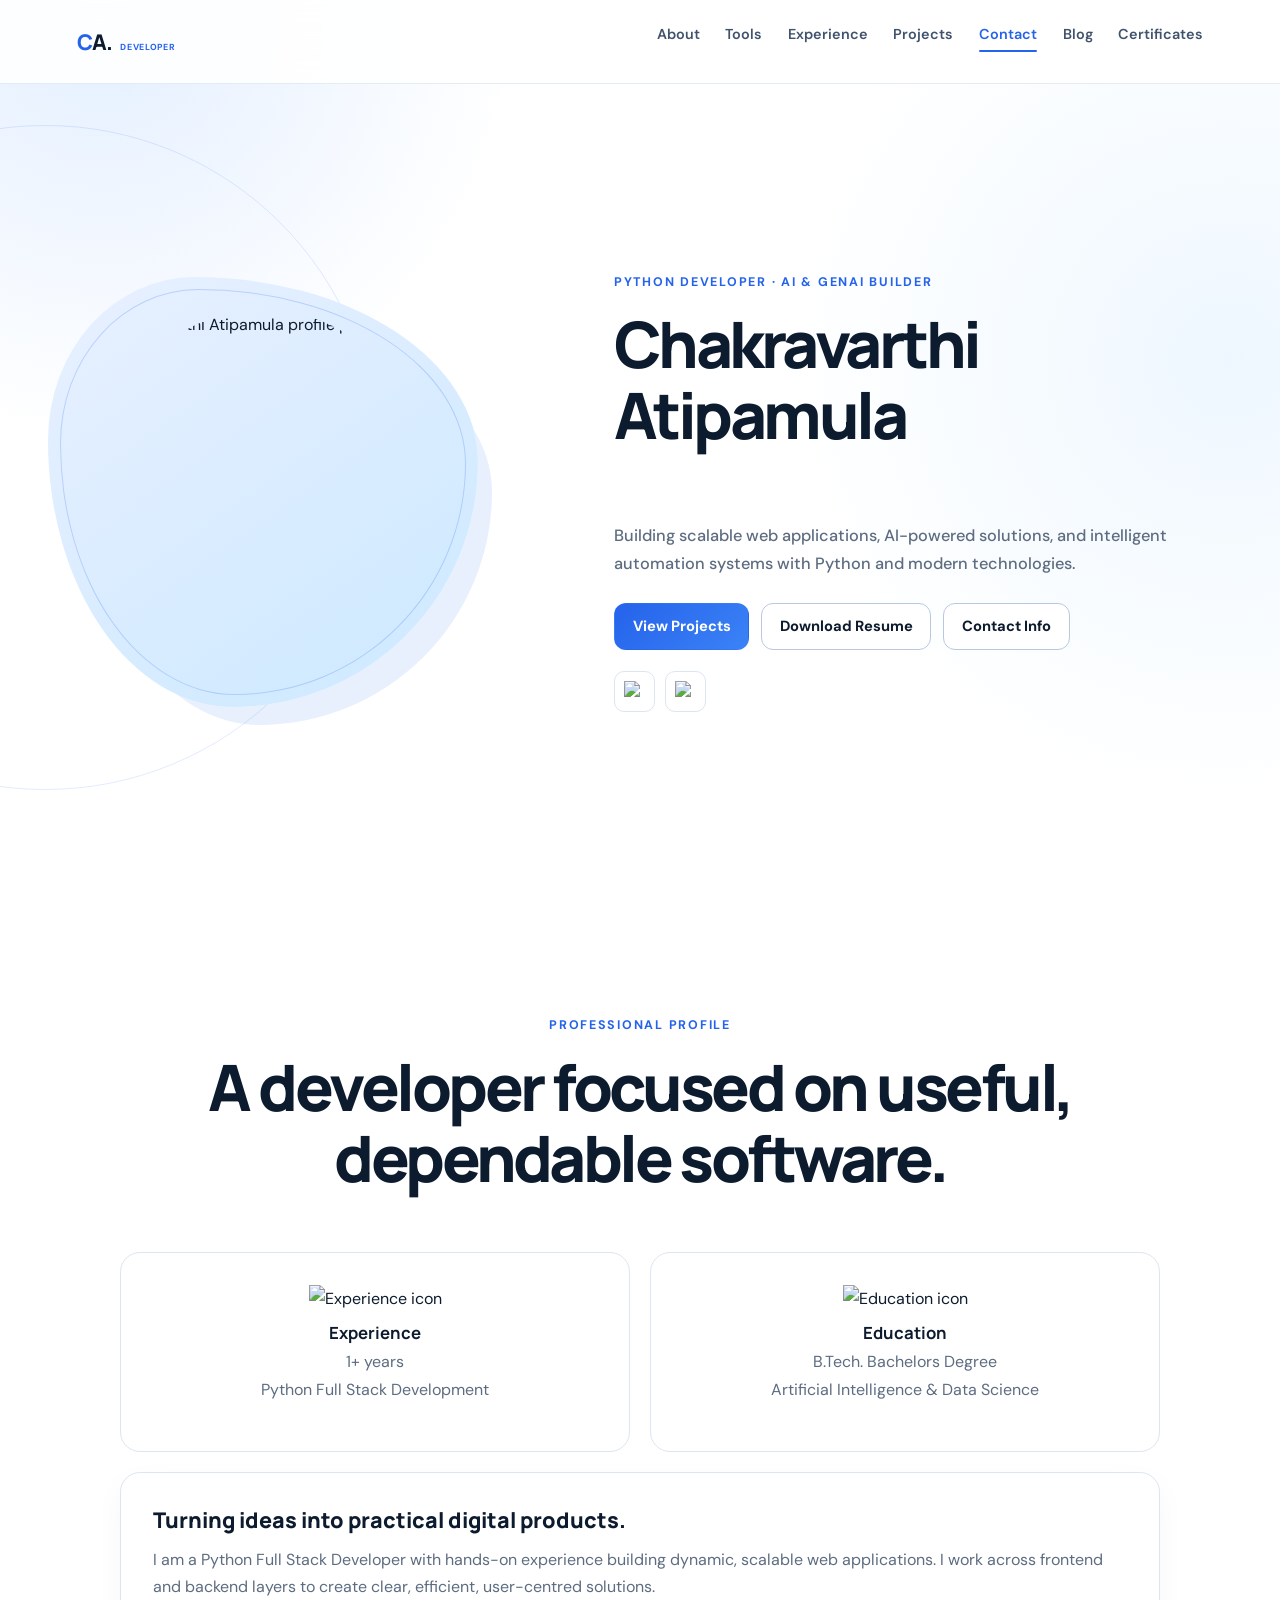
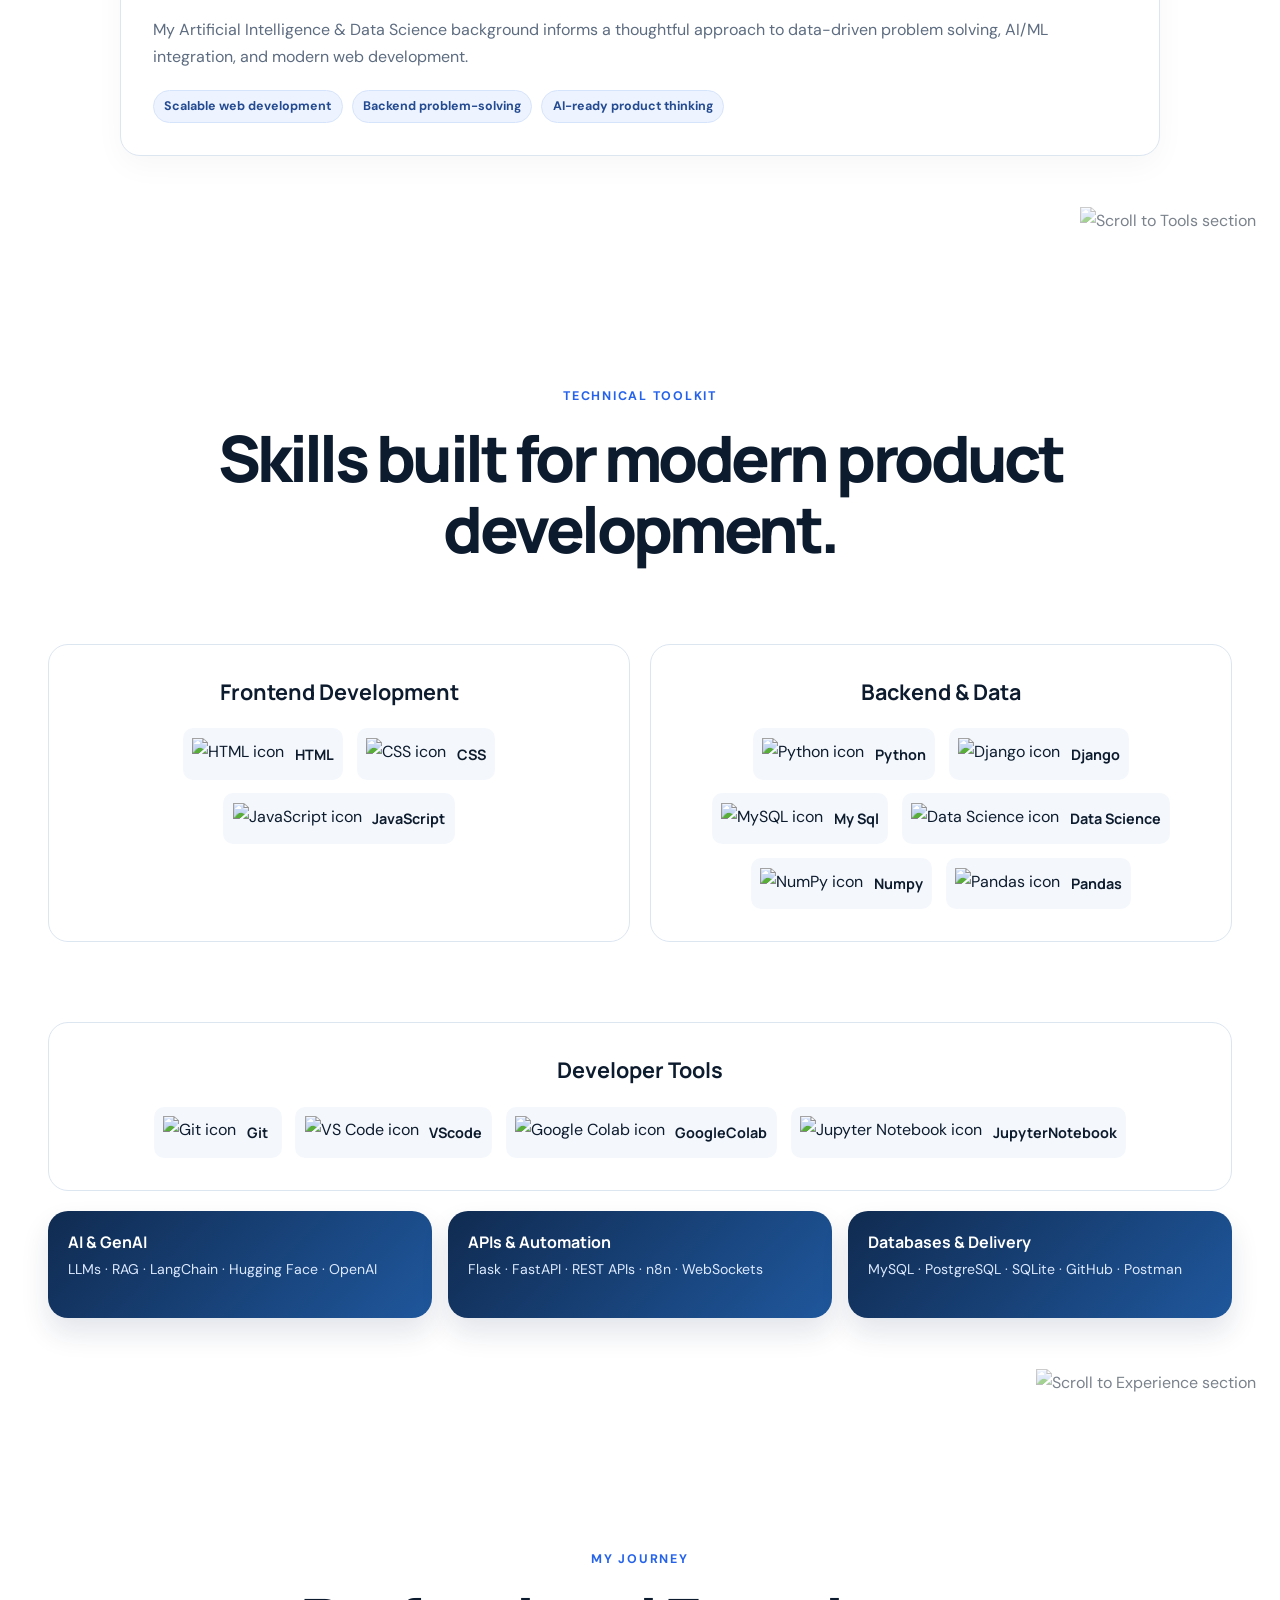
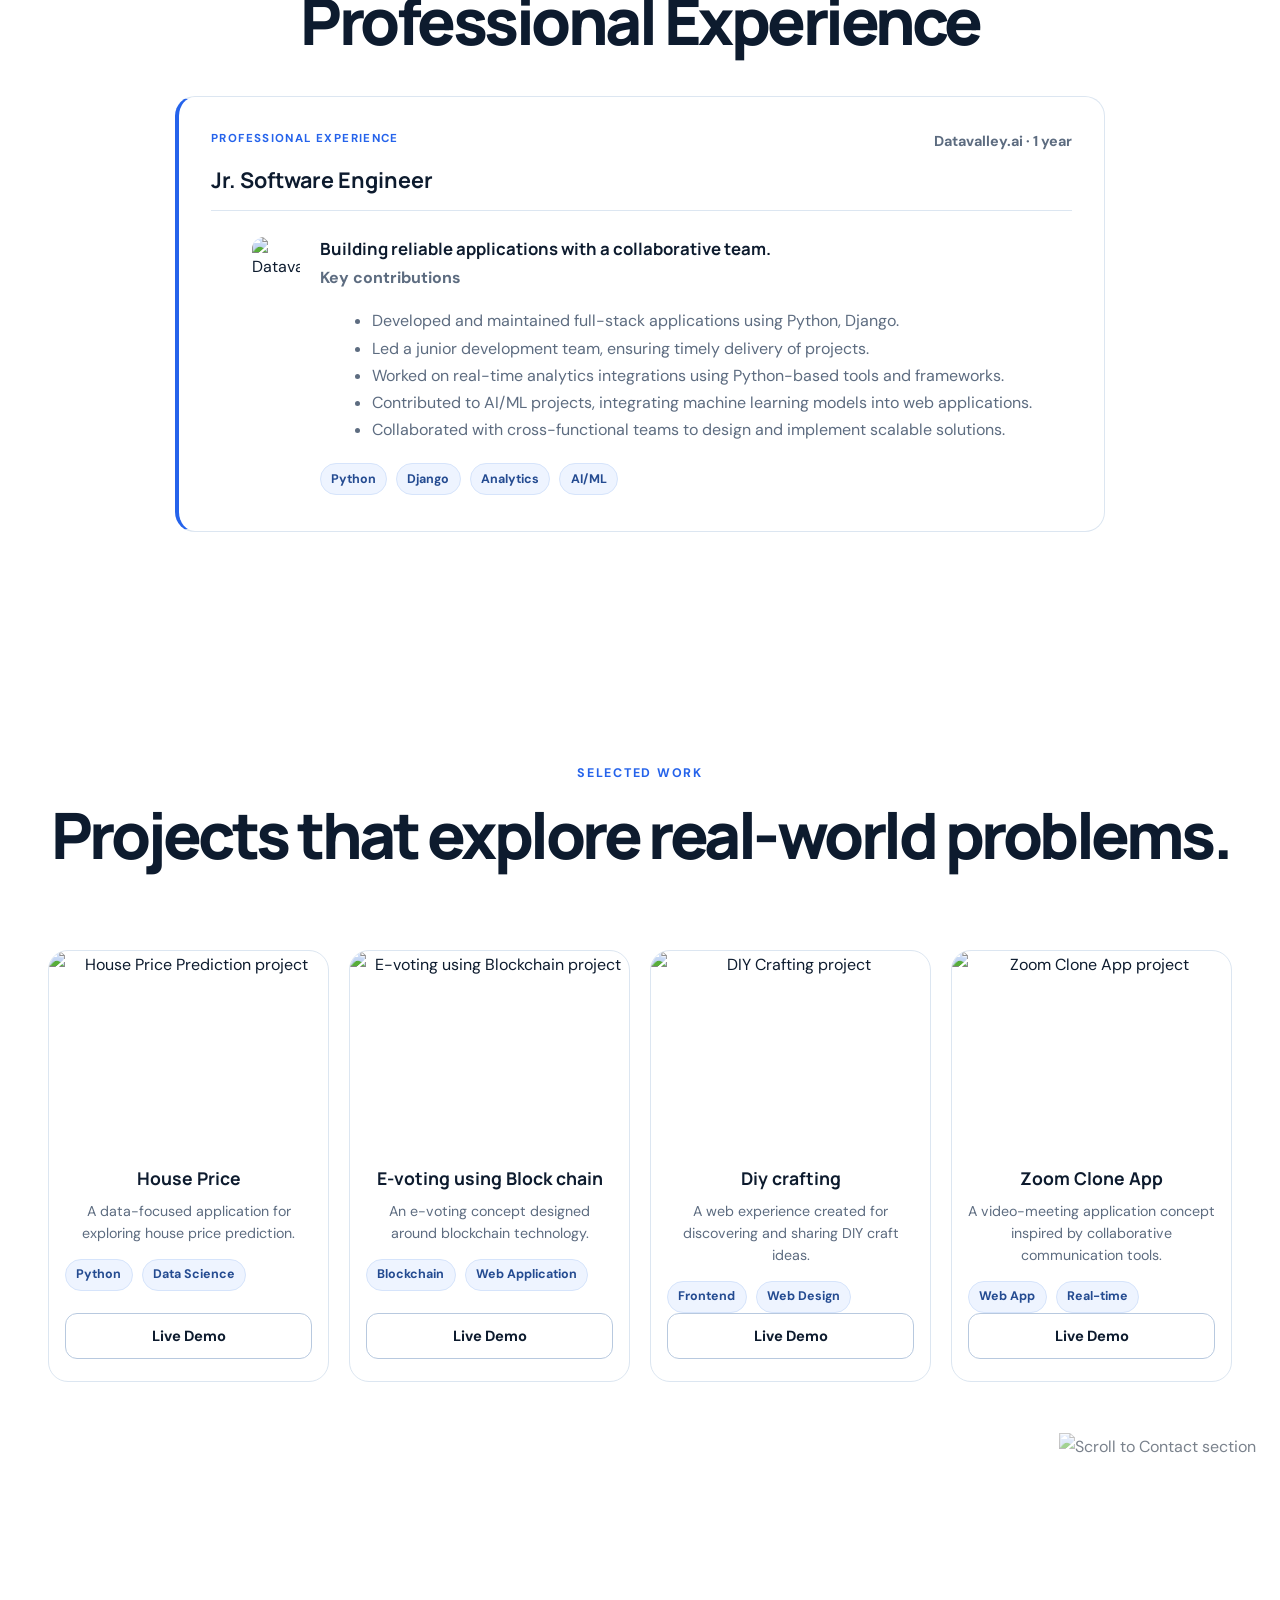
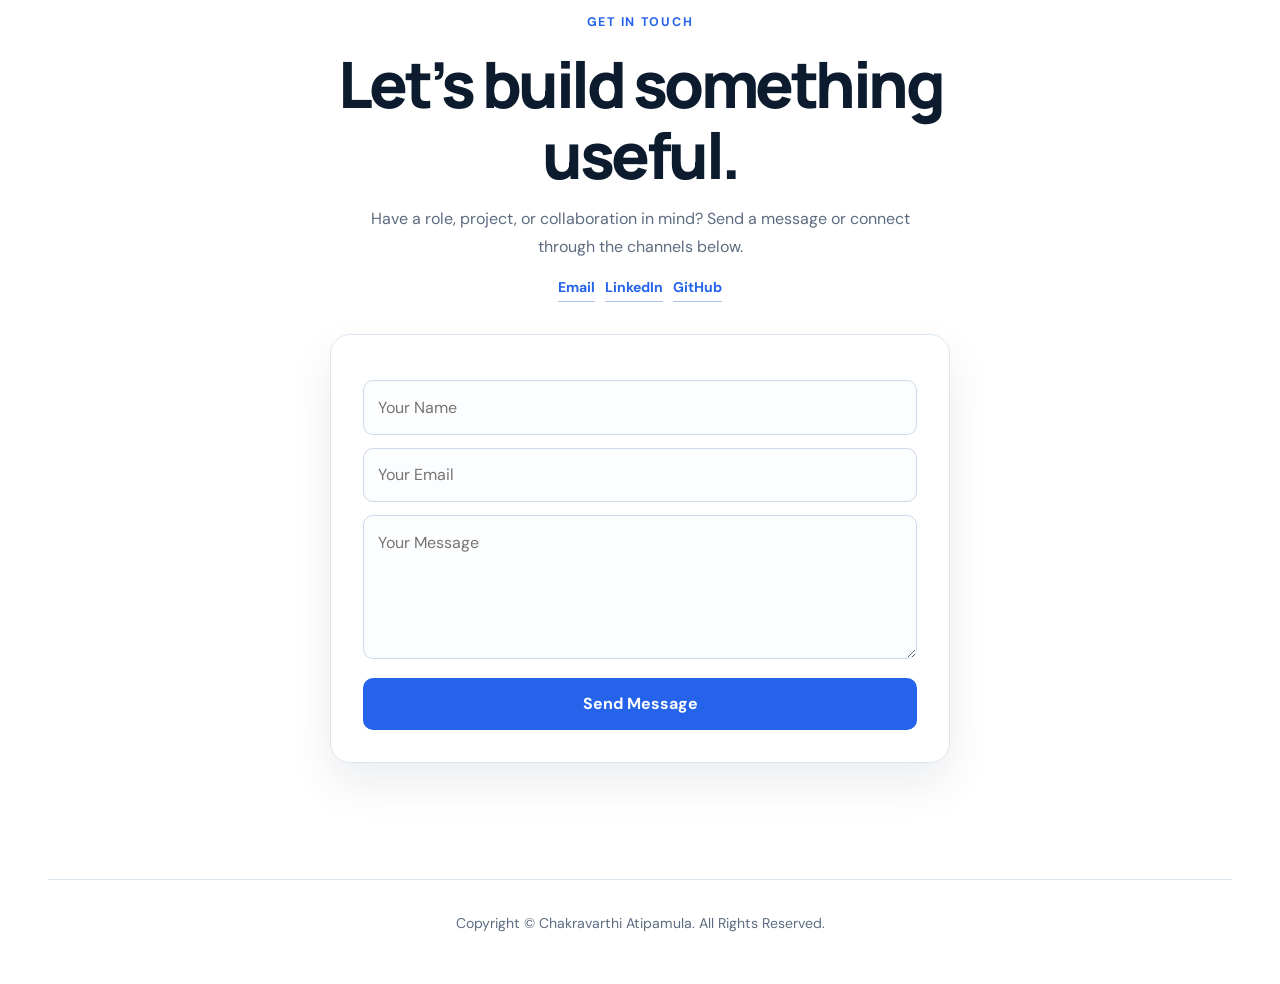
==== index.html @ b3c3c290 "Update portfolio" ====
<!DOCTYPE html>
<html lang="en">
  <head>
    <meta charset="UTF-8" />
    <meta http-equiv="X-UA-Compatible" content="IE=edge" />
    <meta name="viewport" content="width=device-width, initial-scale=1.0" />
    <meta name="description" content="Portfolio of Chakravarthi Atipamula - Python Full Stack Developer" />
    <title>Chakravarthi Atipamula | Portfolio</title>
    <link href="https://cdn.jsdelivr.net/npm/bootstrap@5.3.3/dist/css/bootstrap.min.css" rel="stylesheet" integrity="sha384-QWTKZyjpPEjISv5WaRU9OFeRpok6YctnYmDr5pNlyT2bRjXh0JMhjY6hW+ALEwIH" crossorigin="anonymous">
    <link rel="stylesheet" href="./style.css" />
    <link rel="stylesheet" href="./mediaqueries.css" />
  </head>
  <body>
    <nav id="desktop-nav" aria-label="Main navigation">
      <a class="logo" href="#profile" aria-label="Chakravarthi Atipamula home">CA.</a>
      <div>
        <ul class="nav-links">
          <li><a href="#about">About</a></li>
          <li><a href="#Tools">Tools</a></li>
          <li><a href="#experience">Experience</a></li>
          <li><a href="#projects">Projects</a></li>
          <li><a href="#contact">Contact</a></li>
          <li><a href="./gallery.html">Blog</a></li>
          <li><a href="./certificate.html">Certificates</a></li>
        </ul>
      </div>
    </nav>
    <nav id="hamburger-nav" aria-label="Mobile navigation">
      <a class="logo" href="#profile" aria-label="Chakravarthi Atipamula home">CA.</a>
      <div class="hamburger-menu">
        <div class="hamburger-icon" onclick="toggleMenu()" onkeydown="if(event.key==='Enter'||event.key===' ')toggleMenu()">
          <span></span>
          <span></span>
          <span></span>
        </div>
        <ul class="menu-links">
          <li><a href="#about" onclick="toggleMenu()">About</a></li>
          <li><a href="#Tools" onclick="toggleMenu()">Tools</a></li>
          <li><a href="#experience" onclick="toggleMenu()">Experience</a></li>
          <li><a href="#projects" onclick="toggleMenu()">Projects</a></li>
          <li><a href="#contact" onclick="toggleMenu()">Contact</a></li>
          <li><a href="./gallery.html" onclick="toggleMenu()">Blog</a></li>
          <li><a href="./certificate.html" onclick="toggleMenu()">Certificates</a></li>
        </ul>
      </div>
    </nav>

    <section id="profile">
      <div class="section__pic-container">
        <img src="./assets/chakri.jpeg" alt="Chakravarthi Atipamula profile picture" loading="eager" />
      </div>
      <div class="section__text">
        <p class="section__text__p1">Python Developer · AI &amp; GenAI Builder</p>
        <h1 class="title">Chakravarthi Atipamula</h1>
        <p class="section__text__p2">
          <span id="typed-text"></span>
        </p>
        <p class="hero-intro">Building scalable web applications, AI-powered solutions, and intelligent automation systems with Python and modern technologies.</p>
        <div class="btn-container">
          <button class="btn btn-color-1" type="button" onclick="location.href='./#projects'">View Projects</button>
          <button class="btn btn-color-2" type="button" onclick="downloadAndViewCV()">Download Resume</button>
          <button class="btn btn-color-2" type="button" onclick="location.href='./#contact'">Contact Info</button>
        </div>
        <div id="socials-container">
          <img src="./assets/linkedin.png" alt="LinkedIn profile" class="icon" onclick="location.href='https://www.linkedin.com/in/chakravarthi-atipamula-8293aa217'" />
          <img src="./assets/github.png" alt="GitHub profile" class="icon" onclick="location.href='https://github.com/catipamula'" />
        </div>
      </div>
    </section>

    <section id="about">
      <p class="section__text__p1">Professional Profile</p>
      <h1 class="title">A developer focused on useful, dependable software.</h1>
      <div class="section-container">
        <div class="about-details-container">
          <div class="about-containers">
            <div class="details-container">
              <img src="./assets/experience.png" alt="Experience icon" class="icon" />
              <h3>Experience</h3>
              <p>1+ years <br />Python Full Stack Development</p>
            </div>
            <div class="details-container">
              <img src="./assets/education.png" alt="Education icon" class="icon" />
              <h3>Education</h3>
              <p>B.Tech. Bachelors Degree<br />Artificial Intelligence &amp; Data Science</p>
            </div>
          </div>
          <div class="text-container">
            <h2>Turning ideas into practical digital products.</h2>
            <p>I am a Python Full Stack Developer with hands-on experience building dynamic, scalable web applications. I work across frontend and backend layers to create clear, efficient, user-centred solutions.</p>
            <p>My Artificial Intelligence &amp; Data Science background informs a thoughtful approach to data-driven problem solving, AI/ML integration, and modern web development.</p>
            <div class="strength-list" aria-label="Professional strengths"><span>Scalable web development</span><span>Backend problem-solving</span><span>AI-ready product thinking</span></div>
          </div>
        </div>
      </div>
      <img src="./assets/arrow.png" alt="Scroll to Tools section" class="icon arrow" onclick="location.href='./#Tools'" />
    </section>

    <section id="Tools">
      <p class="section__text__p1">Technical Toolkit</p>
      <h1 class="title">Skills built for modern product development.</h1>
      <div class="experience-details-container">
        <div class="about-containers">
          <div class="details-container">
            <h2 class="experience-sub-title">Frontend Development</h2>
            <div class="article-container">
              <article><img src="./assets/html (2).png" alt="HTML icon" class="icon" /><div><h3>HTML</h3></div></article>
              <article><img src="./assets/css.png" alt="CSS icon" class="icon" /><div><h3>CSS</h3></div></article>
              <article><img src="./assets/js.png" alt="JavaScript icon" class="icon" /><div><h3>JavaScript</h3></div></article>
            </div>
          </div>
          <div class="details-container">
            <h2 class="experience-sub-title">Backend &amp; Data</h2>
            <div class="article-container">
              <article><img src="./assets/python.png" alt="Python icon" class="icon" /><div><h3>Python</h3></div></article>
              <article><img src="./assets/django.png" alt="Django icon" class="icon" /><div><h3>Django</h3></div></article>
              <article><img src="./assets/mysql.png" alt="MySQL icon" class="icon" /><div><h3>My Sql</h3></div></article>
              <article><img src="./assets/data-science.png" alt="Data Science icon" class="icon" /><div><h3>Data Science</h3></div></article>
              <article><img src="./assets/numpy.png" alt="NumPy icon" class="icon" /><div><h3>Numpy</h3></div></article>
              <article><img src="./assets/pandas.png" alt="Pandas icon" class="icon" /><div><h3>Pandas</h3></div></article>
            </div>
          </div>
        </div>
      </div>
      <div class="experience-details-container">
        <div class="about-containers">
          <div class="details-container">
            <h2 class="experience-sub-title">Developer Tools</h2>
            <div class="article-container">
              <article><img src="./assets/git.png" alt="Git icon" class="icon" /><div><h3>Git</h3></div></article>
              <article><img src="./assets/vscode.png" alt="VS Code icon" class="icon" /><div><h3>VScode</h3></div></article>
              <article><img src="./assets/gc.png" alt="Google Colab icon" class="icon" /><div><h3>GoogleColab</h3></div></article>
              <article><img src="./assets/jn.png" alt="Jupyter Notebook icon" class="icon" /><div><h3>JupyterNotebook</h3></div></article>
            </div>
          </div>
        </div>
      </div>
      <div class="skills-highlight" aria-label="Additional technical capabilities">
        <div><h2>AI &amp; GenAI</h2><p>LLMs · RAG · LangChain · Hugging Face · OpenAI</p></div>
        <div><h2>APIs &amp; Automation</h2><p>Flask · FastAPI · REST APIs · n8n · WebSockets</p></div>
        <div><h2>Databases &amp; Delivery</h2><p>MySQL · PostgreSQL · SQLite · GitHub · Postman</p></div>
      </div>
      <img src="./assets/arrow.png" alt="Scroll to Experience section" class="icon arrow" onclick="location.href='./#experience'" />
    </section>

    <section id="experience">
      <p class="section__text__p1">My Journey</p>
      <h1 class="title">Professional Experience</h1>
      <div class="experience-details-container">
        <div class="details-container">
          <div class="experience-heading"><div><p class="experience-label">Professional experience</p><h2 class="experience-sub-title">Jr. Software Engineer</h2></div><p class="experience-period">Datavalley.ai · 1 year</p></div>
          <div class="article-container">
            <article>
              <img src="./assets/DVi_logo.jpeg" alt="Datavalley.ai logo" class="icon" />
              <div>
                <h3>Building reliable applications with a collaborative team.</h3>
                <p><strong>Key contributions</strong></p>
                <ul>
                  <li>Developed and maintained full-stack applications using Python, Django.</li>
                  <li>Led a junior development team, ensuring timely delivery of projects.</li>
                  <li>Worked on real-time analytics integrations using Python-based tools and frameworks.</li>
                  <li>Contributed to AI/ML projects, integrating machine learning models into web applications.</li>
                  <li>Collaborated with cross-functional teams to design and implement scalable solutions.</li>
                </ul>
                <div class="tech-tags"><span>Python</span><span>Django</span><span>Analytics</span><span>AI/ML</span></div>
              </div>
            </article>
          </div>
        </div>
      </div>
    </section>

    <section id="projects">
      <p class="section__text__p1">Selected Work</p>
      <h1 class="title">Projects that explore real-world problems.</h1>
      <div class="experience-details-container">
        <div class="about-containers">
          <div class="details-container color-container">
            <div class="article-container">
              <img src="./assets/HP.png" alt="House Price Prediction project" class="project-img" loading="lazy" />
            </div>
            <h2 class="experience-sub-title project-title">House Price</h2>
            <p class="project-copy">A data-focused application for exploring house price prediction.</p>
            <div class="tech-tags project-tags"><span>Python</span><span>Data Science</span></div>
            <div class="btn-container">
              <button class="btn btn-color-2 project-btn" type="button" onclick="window.open('https://mega.nz/file/dtoCzSpL#xq-_j4MKgKEC5kvNaXfssgdzDWqKl7hl-v_Xit-bPyc', '_blank')">Live Demo</button>
            </div>
          </div>
          <div class="details-container color-container">
            <div class="article-container">
              <img src="./assets/voting.jpg" alt="E-voting using Blockchain project" class="project-img" loading="lazy" />
            </div>
            <h2 class="experience-sub-title project-title">E-voting using Block chain</h2>
            <p class="project-copy">An e-voting concept designed around blockchain technology.</p>
            <div class="tech-tags project-tags"><span>Blockchain</span><span>Web Application</span></div>
            <div class="btn-container">
              <button class="btn btn-color-2 project-btn" type="button" onclick="window.open('https://mega.nz/file/N4BiTaaI#8a-nHQMGsf_X7BPn71-aMuqX-fVuY9eLSRP5qQIXTyc', '_blank')">Live Demo</button>
            </div>
          </div>
          <div class="details-container color-container">
            <div class="article-container">
              <img src="./assets/papercraft.jpg" alt="DIY Crafting project" class="project-img" loading="lazy" />
            </div>
            <h2 class="experience-sub-title project-title">Diy crafting</h2>
            <p class="project-copy">A web experience created for discovering and sharing DIY craft ideas.</p>
            <div class="tech-tags project-tags"><span>Frontend</span><span>Web Design</span></div>
            <div class="btn-container">
              <button class="btn btn-color-2 project-btn" type="button" onclick="window.location.href='https://diycrafting.netlify.app'">Live Demo</button>
            </div>
          </div>
          <div class="details-container color-container">
            <div class="article-container">
              <img src="./assets/zoom.jpg" alt="Zoom Clone App project" class="project-img" loading="lazy" />
            </div>
            <h2 class="experience-sub-title project-title">Zoom Clone App</h2>
            <p class="project-copy">A video-meeting application concept inspired by collaborative communication tools.</p>
            <div class="tech-tags project-tags"><span>Web App</span><span>Real-time</span></div>
            <div class="btn-container">
              <button class="btn btn-color-2 project-btn" type="button" onclick="window.open('https://mega.nz/file/B9onmIRS#5oL5UGtQUPq3ap4O0imm0JM4zehddgLXsrbLvdH0JtQ', '_blank')">Live Demo</button>
            </div>
          </div>
        </div>
      </div>
      <div id="videoModal" role="dialog" aria-label="Video demo">
        <video id="demoVideo" controls></video>
        <button type="button" onclick="closeVideo()" aria-label="Close video">&times;</button>
      </div>
      <img src="./assets/arrow.png" alt="Scroll to Contact section" class="icon arrow" onclick="location.href='./#contact'" />
    </section>

    <section id="contact">
      <p class="section__text__p1">Get in Touch</p>
      <h1 class="title">Let’s build something useful.</h1>
      <p class="contact-intro">Have a role, project, or collaboration in mind? Send a message or connect through the channels below.</p>
      <div class="contact-links" aria-label="Contact links"><a href="mailto:chakravarthy.atipamula@gmail.com">Email</a><a href="https://www.linkedin.com/in/chakravarthi-atipamula-8293aa217">LinkedIn</a><a href="https://github.com/catipamula">GitHub</a></div>
      <form id="contactForm" action="https://formsubmit.co/chakravarthy.atipamula@gmail.com" method="POST">
        <input type="hidden" name="_subject" value="New Contact Form Submission">
        <input type="hidden" name="_captcha" value="false">
        <label for="contact-name" class="visually-hidden">Your Name</label>
        <input type="text" id="contact-name" name="name" placeholder="Your Name" required>
        <label for="contact-email" class="visually-hidden">Your Email</label>
        <input type="email" id="contact-email" name="email" placeholder="Your Email" required>
        <label for="contact-message" class="visually-hidden">Your Message</label>
        <textarea id="contact-message" name="message" placeholder="Your Message" required></textarea>
        <button type="submit" id="submitBtn">Send Message</button>
        <p id="loadingMessage" style="display: none;">Sending your message...</p>
      </form>
    </section>

    <footer>
      <p>Copyright &#169; Chakravarthi Atipamula. All Rights Reserved.</p>
    </footer>

    <script src="https://cdn.jsdelivr.net/npm/typed.js@2.0.12" defer></script>
    <script src="https://cdn.jsdelivr.net/npm/bootstrap@5.3.3/dist/js/bootstrap.bundle.min.js" integrity="sha384-YvpcrYf0tY3lHB60NNkmXc5s9fDVZLESaAA55NDzOxhy9GkcIdslK1eN7N6jIeHz" crossorigin="anonymous" defer></script>
    <script src="./script.js" defer></script>
  </body>
</html>
---- style.css ----
@import url("https://fonts.googleapis.com/css2?family=DM+Sans:opsz,wght@9..40,400;9..40,500;9..40,600;9..40,700&family=Manrope:wght@600;700;800&display=swap");

:root {
  --ink: #0d1b2e;
  --muted: #5d6c80;
  --surface: #ffffff;
  --surface-soft: #f4f8fc;
  --line: #dce6f1;
  --brand: #2563eb;
  --brand-dark: #1646b7;
  --brand-soft: #eef4ff;
  --shadow: 0 20px 45px rgba(13, 27, 46, 0.08);
  --radius: 20px;
}

* {
  box-sizing: border-box;
  margin: 0;
  padding: 0;
}

html {
  scroll-behavior: smooth;
  scroll-padding-top: 6.5rem;
}

body {
  background: var(--surface);
  color: var(--ink);
  font: 400 1rem/1.7 "DM Sans", sans-serif;
  overflow-x: hidden;
}

body::before {
  background: radial-gradient(circle at 8% 3%, #e4efff 0, transparent 26rem), radial-gradient(circle at 96% 40%, #eef7ff 0, transparent 28rem);
  content: "";
  inset: 0;
  pointer-events: none;
  position: absolute;
  z-index: -1;
}

p {
  color: var(--muted);
}

a {
  color: inherit;
  text-decoration: none;
}

button,
input,
textarea {
  font: inherit;
}

#desktop-nav,
#hamburger-nav {
  align-items: center;
  background: rgba(255, 255, 255, .88);
  border-bottom: 1px solid rgba(220, 230, 241, .8);
  display: flex;
  height: 5.25rem;
  justify-content: space-between;
  padding: 0 clamp(1.25rem, 6vw, 7rem);
  position: sticky;
  top: 0;
  backdrop-filter: blur(16px);
  z-index: 50;
}

.logo {
  color: var(--ink);
  font: 800 clamp(1.1rem, 2vw, 1.35rem)/1 "Manrope", sans-serif;
  letter-spacing: -.04em;
}

.logo::first-letter {
  color: var(--brand);
}

.logo::after {
  color: var(--brand);
  content: "developer";
  font: 700 .55rem/1 "DM Sans", sans-serif;
  letter-spacing: .08em;
  margin-left: .5rem;
  text-transform: uppercase;
}

.nav-links {
  align-items: center;
  display: flex;
  gap: clamp(.9rem, 2vw, 1.75rem);
  list-style: none;
}

.nav-links a {
  color: #40526c;
  font-size: .9rem;
  font-weight: 600;
  position: relative;
}

.nav-links a::after {
  background: var(--brand);
  border-radius: 99px;
  bottom: -.55rem;
  content: "";
  height: 2px;
  left: 0;
  position: absolute;
  transform: scaleX(0);
  transform-origin: left;
  transition: transform .2s ease;
  width: 100%;
}

.nav-links a:hover,
.nav-links a:focus-visible {
  color: var(--brand);
}

.nav-links a:hover::after,
.nav-links a:focus-visible::after {
  transform: scaleX(1);
}

.nav-links a.active {
  color: var(--brand);
}

.nav-links a.active::after {
  transform: scaleX(1);
}

#hamburger-nav {
  display: none;
}

.hamburger-menu {
  position: relative;
}

.hamburger-icon {
  cursor: pointer;
  display: flex;
  flex-direction: column;
  gap: 5px;
  width: 28px;
}

.hamburger-icon span {
  background: var(--ink);
  border-radius: 8px;
  height: 2px;
  transition: .25s ease;
  width: 100%;
}

.menu-links {
  background: var(--surface);
  border: 1px solid var(--line);
  border-radius: 14px;
  box-shadow: var(--shadow);
  list-style: none;
  max-height: 0;
  opacity: 0;
  overflow: hidden;
  position: absolute;
  right: 0;
  top: calc(100% + 1rem);
  transition: .25s ease;
  width: min(18rem, calc(100vw - 2.5rem));
}

.menu-links.open {
  max-height: 31rem;
  opacity: 1;
  padding: .5rem;
}

.menu-links a {
  color: var(--ink);
  display: block;
  font-weight: 600;
  padding: .7rem .85rem;
  border-radius: 9px;
}

.menu-links a:hover {
  background: var(--brand-soft);
  color: var(--brand);
}

.menu-links a.active {
  background: var(--brand-soft);
  color: var(--brand);
}

.hamburger-icon.open span:first-child {
  transform: translateY(7px) rotate(45deg);
}

.hamburger-icon.open span:nth-child(2) {
  opacity: 0;
}

.hamburger-icon.open span:last-child {
  transform: translateY(-7px) rotate(-45deg);
}

section {
  margin: 0 auto;
  max-width: 1280px;
  min-height: auto;
  padding: clamp(5rem, 9vw, 8rem) clamp(1.25rem, 4vw, 3rem);
  position: relative;
}

#profile {
  align-items: center;
  display: grid;
  gap: clamp(2.5rem, 8vw, 7rem);
  grid-template-columns: minmax(230px, .75fr) minmax(0, 1fr);
  min-height: calc(100vh - 5.25rem);
}

#profile::before {
  border: 1px solid rgba(37, 99, 235, .13);
  border-radius: 50%;
  content: "";
  height: min(52vw, 42rem);
  left: -18rem;
  pointer-events: none;
  position: absolute;
  top: 5%;
  width: min(52vw, 42rem);
}

.section__pic-container {
  aspect-ratio: 1;
  background: linear-gradient(145deg, #e8f0ff, #cce9ff);
  border-radius: 34% 66% 57% 43% / 38% 43% 57% 62%;
  display: grid;
  box-shadow: 26px 30px 0 -12px rgba(37, 99, 235, .1);
  max-width: 430px;
  overflow: hidden;
  place-items: end center;
  position: relative;
  width: 100%;
}

.section__pic-container::after {
  border: 1px solid rgba(37, 99, 235, .22);
  border-radius: inherit;
  content: "";
  inset: 12px;
  pointer-events: none;
  position: absolute;
}

.section__pic-container img {
  border-radius: 48% 48% 34% 34%;
  display: block;
  height: 92%;
  object-fit: cover;
  object-position: top;
  width: 78%;
}

.section__text {
  text-align: left;
}

.section__text p {
  font-weight: 600;
}

.section__text__p1 {
  color: var(--brand);
  font-size: .78rem;
  font-weight: 700 !important;
  letter-spacing: .14em;
  text-align: center;
  text-transform: uppercase;
}

#profile .section__text__p1 {
  text-align: left;
}

.title {
  font: 800 clamp(2.2rem, 5vw, 4.3rem)/1.1 "Manrope", sans-serif;
  letter-spacing: -.055em;
  margin: .65rem 0 1.2rem;
  text-align: center;
}

#profile .title {
  max-width: 720px;
  text-align: left;
}

.section__text__p2 {
  color: var(--muted);
  font-size: clamp(1.1rem, 2vw, 1.4rem);
  min-height: 2.3rem;
}

#typed-text,
.typed-cursor {
  color: var(--brand);
  font-weight: 700;
}

.hero-intro {
  font-size: 1.02rem;
  font-weight: 500 !important;
  margin-top: .25rem;
  max-width: 42rem;
}

.btn-container {
  display: flex;
  flex-wrap: wrap;
  gap: .75rem;
  justify-content: center;
  margin-top: 1.6rem;
}

#profile .btn-container {
  justify-content: flex-start;
}

.btn {
  align-items: center;
  border: 1px solid transparent;
  border-radius: 12px;
  cursor: pointer;
  display: inline-flex;
  font-size: .92rem;
  font-weight: 700;
  justify-content: center;
  min-height: 2.85rem;
  padding: .7rem 1.1rem;
  transition: background .2s ease, border-color .2s ease, box-shadow .2s ease, transform .2s ease;
  width: auto;
}

.btn:hover {
  box-shadow: 0 10px 20px rgba(37, 99, 235, .18);
  transform: translateY(-2px);
}

.btn-color-1,
.btn-color-2:hover {
  background: linear-gradient(135deg, var(--brand), #3b82f6);
  color: #fff;
}

.btn-color-1:hover {
  background: var(--brand-dark);
}

.btn-color-2 {
  background: var(--surface);
  border-color: #b8c9df;
  color: var(--ink);
}

.btn-color-2:hover {
  border-color: var(--brand);
}

#socials-container {
  display: flex;
  gap: .65rem;
  justify-content: flex-start;
  margin-top: 1.35rem;
}

.icon {
  cursor: pointer;
  height: 2rem;
  object-fit: contain;
  transition: transform .2s ease;
}

#socials-container .icon {
  background: var(--surface);
  border: 1px solid var(--line);
  border-radius: 10px;
  height: 2.55rem;
  padding: .55rem;
  width: 2.55rem;
}

.icon:hover {
  transform: translateY(-2px);
}

#about,
#Tools,
#experience,
#projects {
  background: rgba(255, 255, 255, .74);
}

.section-container,
.experience-details-container {
  display: flex;
  justify-content: center;
}

.about-details-container {
  max-width: 1040px;
  width: 100%;
}

.about-containers {
  display: flex;
  gap: 1.25rem;
  margin-top: 2.5rem;
  width: 100%;
}

.details-container {
  background: var(--surface);
  border: 1px solid var(--line);
  border-radius: var(--radius);
  flex: 1;
  padding: clamp(1.25rem, 3vw, 2rem);
  text-align: center;
  transition: box-shadow .25s ease, transform .25s ease, border-color .25s ease;
}

.details-container:hover {
  border-color: #b5ccef;
  box-shadow: var(--shadow);
  transform: translateY(-5px);
}

#about .about-containers {
  display: grid;
  grid-template-columns: repeat(2, minmax(0, 1fr));
}

#about .details-container {
  min-width: 0;
}

#about .details-container .icon {
  height: 2.4rem;
  margin-bottom: .55rem;
}

.details-container h3 {
  font: 700 1.05rem "Manrope", sans-serif;
  margin-bottom: .25rem;
}

.text-container {
  background: var(--surface);
  border: 1px solid var(--line);
  border-radius: var(--radius);
  box-shadow: 0 10px 30px rgba(13, 27, 46, .035);
  margin-top: 1.25rem;
  padding: clamp(1.4rem, 3vw, 2rem);
  text-align: left;
}

.text-container h2 {
  font: 800 1.35rem "Manrope", sans-serif;
  margin-bottom: .75rem;
}

.text-container p+p {
  margin-top: .85rem;
}

.strength-list,
.tech-tags {
  display: flex;
  flex-wrap: wrap;
  gap: .55rem;
  margin-top: 1.25rem;
}

.strength-list span,
.tech-tags span {
  background: var(--brand-soft);
  border: 1px solid #d6e4fb;
  border-radius: 999px;
  color: #244b91;
  font-size: .78rem;
  font-weight: 700;
  padding: .28rem .65rem;
}

.arrow {
  bottom: 2.2rem;
  filter: opacity(.55);
  height: 1.8rem;
  position: absolute;
  right: 1.5rem;
}

.experience-details-container {
  margin-top: 2.5rem;
}

.experience-sub-title {
  color: var(--ink);
  font: 700 clamp(1.1rem, 2vw, 1.35rem) "Manrope", sans-serif;
  margin-bottom: 1.4rem;
}

.article-container {
  display: flex;
  flex-wrap: wrap;
  gap: .85rem;
  justify-content: center;
  overflow: visible;
  width: 100%;
}

article {
  align-items: center;
  display: flex;
  gap: .65rem;
  min-width: 8rem;
  padding: .6rem;
  text-align: left;
}

article .icon {
  cursor: default;
  height: 2rem;
}

#Tools article {
  background: var(--surface-soft);
  border-radius: 10px;
  justify-content: flex-start;
}

#Tools article h3 {
  font-size: .9rem;
  margin: 0;
}

.skills-highlight {
  display: grid;
  gap: 1rem;
  grid-template-columns: repeat(3, minmax(0, 1fr));
  margin-top: 1.25rem;
}

.skills-highlight>div {
  background: linear-gradient(135deg, #102b51, #1f579c);
  box-shadow: 0 15px 28px rgba(16, 43, 81, .12);
  border-radius: var(--radius);
  color: #fff;
  padding: 1.25rem;
}

.skills-highlight h2 {
  font: 700 1rem "Manrope", sans-serif;
  margin-bottom: .35rem;
}

.skills-highlight p {
  color: #dce9ff;
  font-size: .88rem;
}

#experience .details-container {
  border-left: 4px solid var(--brand);
  max-width: 930px;
  text-align: left;
}

.experience-heading {
  align-items: flex-start;
  border-bottom: 1px solid var(--line);
  display: flex;
  justify-content: space-between;
  margin-bottom: 1.4rem;
  padding-bottom: 1rem;
}

.experience-heading .experience-sub-title { margin: .15rem 0 0; }
.experience-label { color: var(--brand); font-size: .72rem; font-weight: 700; letter-spacing: .12em; text-transform: uppercase; }
.experience-period { color: var(--muted); font-size: .9rem; font-weight: 700; text-align: right; }

#experience article {
  align-items: flex-start;
  gap: 1.25rem;
  max-width: 840px;
  padding: .25rem;
}

#experience article>.icon {
  border-radius: 12px;
  height: 3rem;
  width: 3rem;
}

#experience ul {
  color: var(--muted);
  margin: .6rem 0 0 1.25rem;
}

#projects .experience-details-container {
  padding: 0;
}

#projects .about-containers {
  display: grid;
  grid-template-columns: repeat(4, minmax(0, 1fr));
}

.color-container {
  display: flex;
  flex-direction: column;
  overflow: hidden;
  padding: 0 0 1.35rem;
  position: relative;
}

.color-container::after {
  background: linear-gradient(90deg, var(--brand), #7db4ff);
  content: "";
  height: 3px;
  left: 0;
  opacity: 0;
  position: absolute;
  top: 0;
  transition: opacity .25s ease;
  width: 100%;
}

.color-container:hover::after { opacity: 1; }

.color-container .article-container {
  display: block;
}

.project-img {
  display: block;
  height: 195px;
  object-fit: cover;
  transition: transform .35s ease;
  width: 100%;
}

.color-container:hover .project-img {
  transform: scale(1.04);
}

.project-title {
  color: var(--ink);
  font: 700 1.1rem "Manrope", sans-serif;
  margin: 1.25rem 1rem 0;
}

.project-copy { color: var(--muted); font-size: .89rem; line-height: 1.55; margin: .6rem 1rem 0; }
.project-tags { margin: .9rem 1rem 0; }

.color-container .btn-container {
  margin-top: auto;
  padding: 0 1rem;
}

.project-btn {
  width: 100%;
}

#contact {
  background: transparent;
  max-width: 800px;
  text-align: center;
}

.contact-intro { margin: -.25rem auto 0; max-width: 35rem; }
.contact-links { display: flex; flex-wrap: wrap; gap: .6rem; justify-content: center; margin-top: 1rem; }
.contact-links a { border-bottom: 1px solid #aac2e8; color: var(--brand); font-size: .88rem; font-weight: 700; padding-bottom: .1rem; }
.contact-links a:hover { border-color: var(--brand); color: var(--brand-dark); }

#contactForm {
  background: var(--surface);
  border: 1px solid var(--line);
  border-radius: var(--radius);
  box-shadow: var(--shadow);
  margin: 2rem auto 0;
  max-width: 620px;
  padding: clamp(1.25rem, 4vw, 2rem);
  text-align: left;
}

#contactForm input,
#contactForm textarea {
  background: #fbfdff;
  border: 1px solid #cfdae8;
  border-radius: 10px;
  color: var(--ink);
  display: block;
  margin: .8rem 0;
  outline: none;
  padding: .8rem .9rem;
  transition: border-color .2s ease, box-shadow .2s ease;
  width: 100%;
}

#contactForm input:focus,
#contactForm textarea:focus {
  border-color: var(--brand);
  box-shadow: 0 0 0 4px var(--brand-soft);
}

#contactForm textarea {
  height: 9rem;
  resize: vertical;
}

#contactForm button {
  background: var(--brand);
  border: 0;
  border-radius: 10px;
  color: #fff;
  cursor: pointer;
  font-weight: 700;
  margin-top: .35rem;
  padding: .8rem;
  transition: background .2s ease, transform .2s ease;
  width: 100%;
}

#contactForm button:hover {
  background: var(--brand-dark);
  transform: translateY(-1px);
}

#contactForm button:disabled {
  cursor: wait;
  opacity: .7;
}

#loadingMessage {
  color: var(--muted);
  margin-top: .75rem;
  text-align: center;
}

#videoModal {
  align-items: center;
  background: rgba(6, 16, 31, .88);
  display: none;
  inset: 0;
  justify-content: center;
  position: fixed;
  z-index: 1000;
}

#demoVideo {
  border-radius: 14px;
  box-shadow: 0 24px 50px rgba(0, 0, 0, .35);
  max-height: 82%;
  max-width: 85%;
}

#videoModal button {
  background: rgba(255, 255, 255, .14);
  border: 0;
  border-radius: 50%;
  color: #fff;
  cursor: pointer;
  font-size: 2rem;
  height: 2.8rem;
  position: absolute;
  right: 1.5rem;
  top: 1.5rem;
  width: 2.8rem;
}

footer {
  border-top: 1px solid var(--line);
  margin: 0 auto;
  max-width: 1184px;
  padding: 2rem 1.25rem;
}

footer p {
  font-size: .88rem;
  text-align: center;
}

.visually-hidden {
  clip: rect(0, 0, 0, 0);
  clip-path: inset(50%);
  height: 1px;
  overflow: hidden;
  position: absolute;
  white-space: nowrap;
  width: 1px;
}

:focus-visible {
  outline: 3px solid rgba(37, 99, 235, .5);
  outline-offset: 3px;
}

@media (max-width: 1100px) {
  #desktop-nav {
    display: none;
  }

  #hamburger-nav {
    display: flex;
  }

  #profile {
    min-height: auto;
  }

  #projects .about-containers {
    grid-template-columns: repeat(2, minmax(0, 1fr));
  }

  .arrow {
    display: none;
  }
}

@media (max-width: 720px) {
  section {
    padding-block: 4rem;
  }

  #profile {
    grid-template-columns: 1fr;
    text-align: center;
  }

  .section__pic-container {
    margin: 0 auto;
    max-width: 300px;
  }

  #profile .section__text,
  #profile .section__text__p1,
  #profile .title {
    text-align: center;
  }

  #profile .btn-container,
  #socials-container {
    justify-content: center;
  }

  .about-containers {
    flex-direction: column;
  }

  #about .about-containers {
    grid-template-columns: 1fr;
  }

  .skills-highlight { grid-template-columns: 1fr; }

  .experience-heading { flex-direction: column; gap: .4rem; }
  .experience-period { text-align: left; }

  .title {
    font-size: clamp(2.2rem, 11vw, 3.2rem);
  }

  #experience article {
    flex-direction: column;
  }
}

@media (max-width: 520px) {
  #hamburger-nav {
    height: 4.5rem;
    padding-inline: 1rem;
  }

  section {
    padding-inline: 1rem;
  }

  #projects .about-containers {
    grid-template-columns: 1fr;
  }

  .btn-container {
    flex-direction: column;
  }

  .btn {
    width: 100%;
  }

  .menu-links {
    right: -.25rem;
  }

  .logo::after { display: none; }
}

@media (prefers-reduced-motion: reduce) {

  *,
  *::before,
  *::after {
    scroll-behavior: auto !important;
    transition-duration: .01ms !important;
    animation-duration: .01ms !important;
    animation-iteration-count: 1 !important;
  }
}
---- mediaqueries.css ----
/* Responsive portfolio rules are kept with the component styles in style.css. */
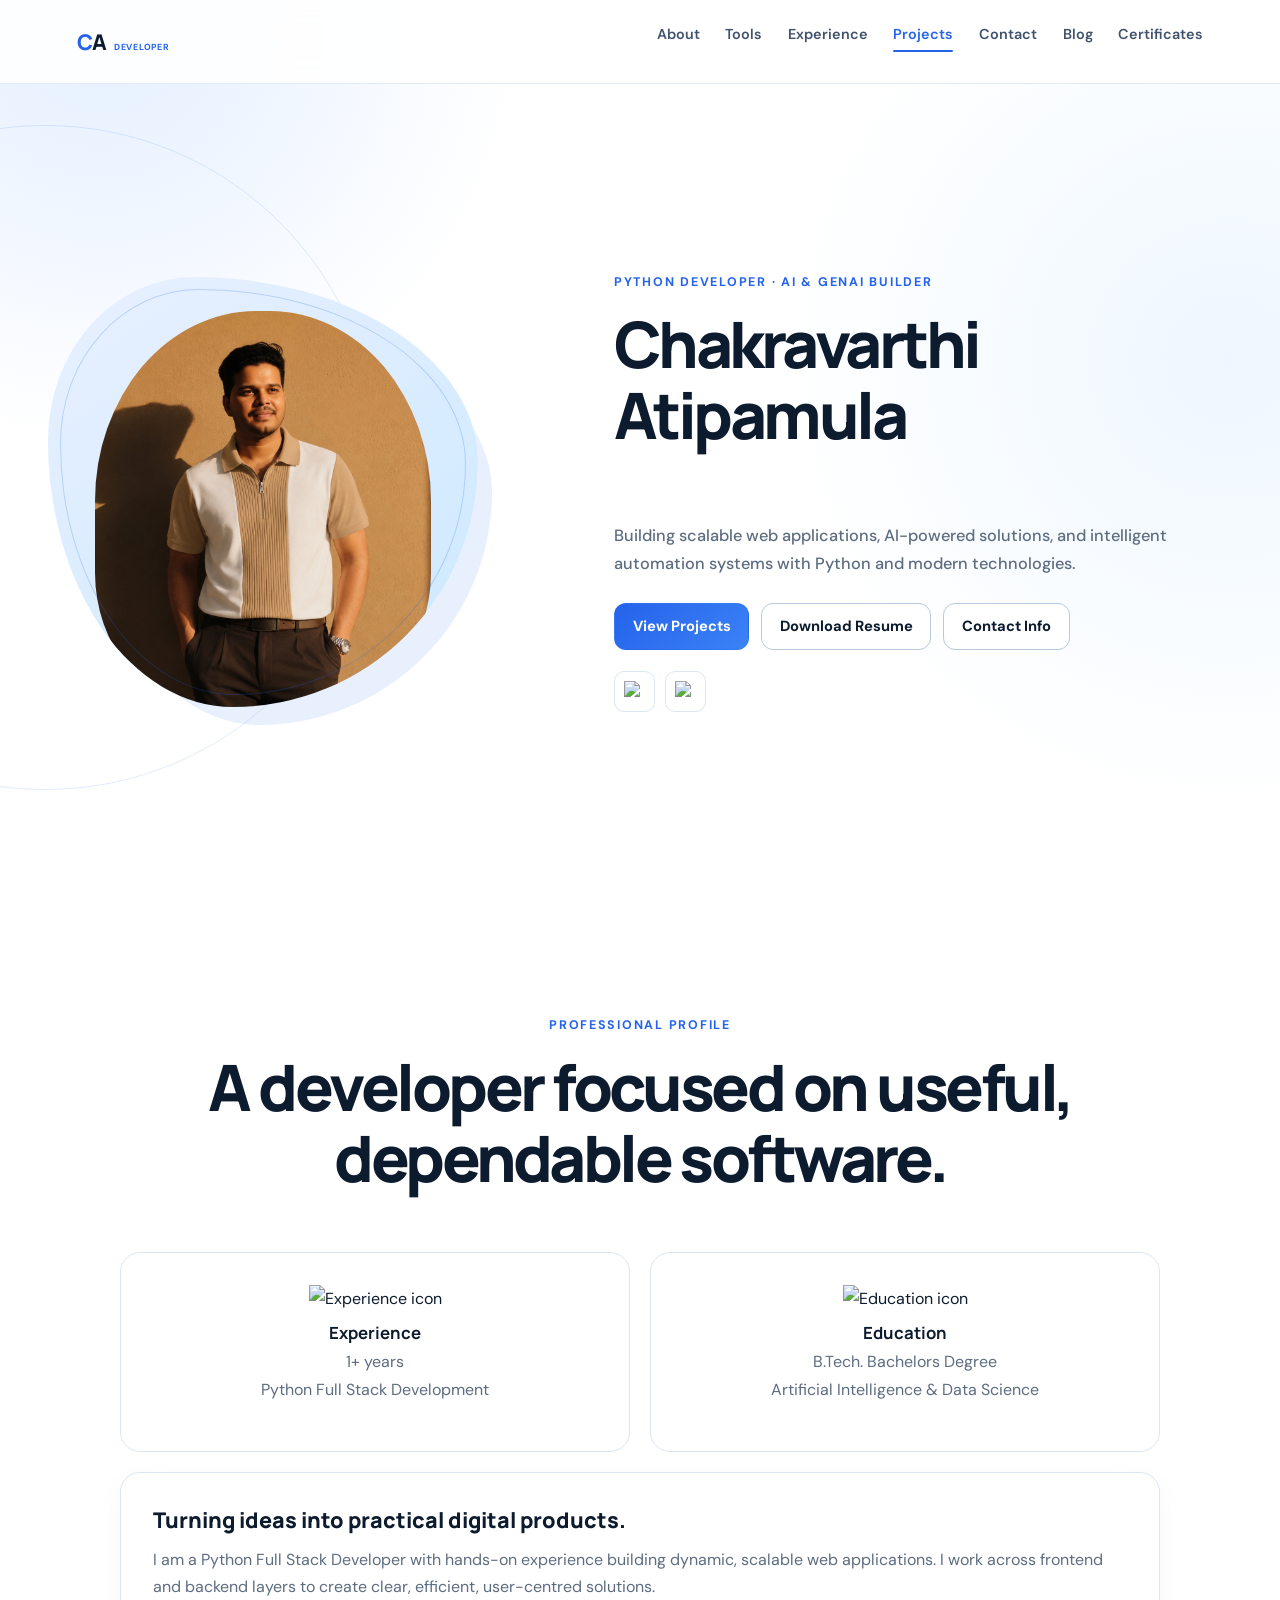
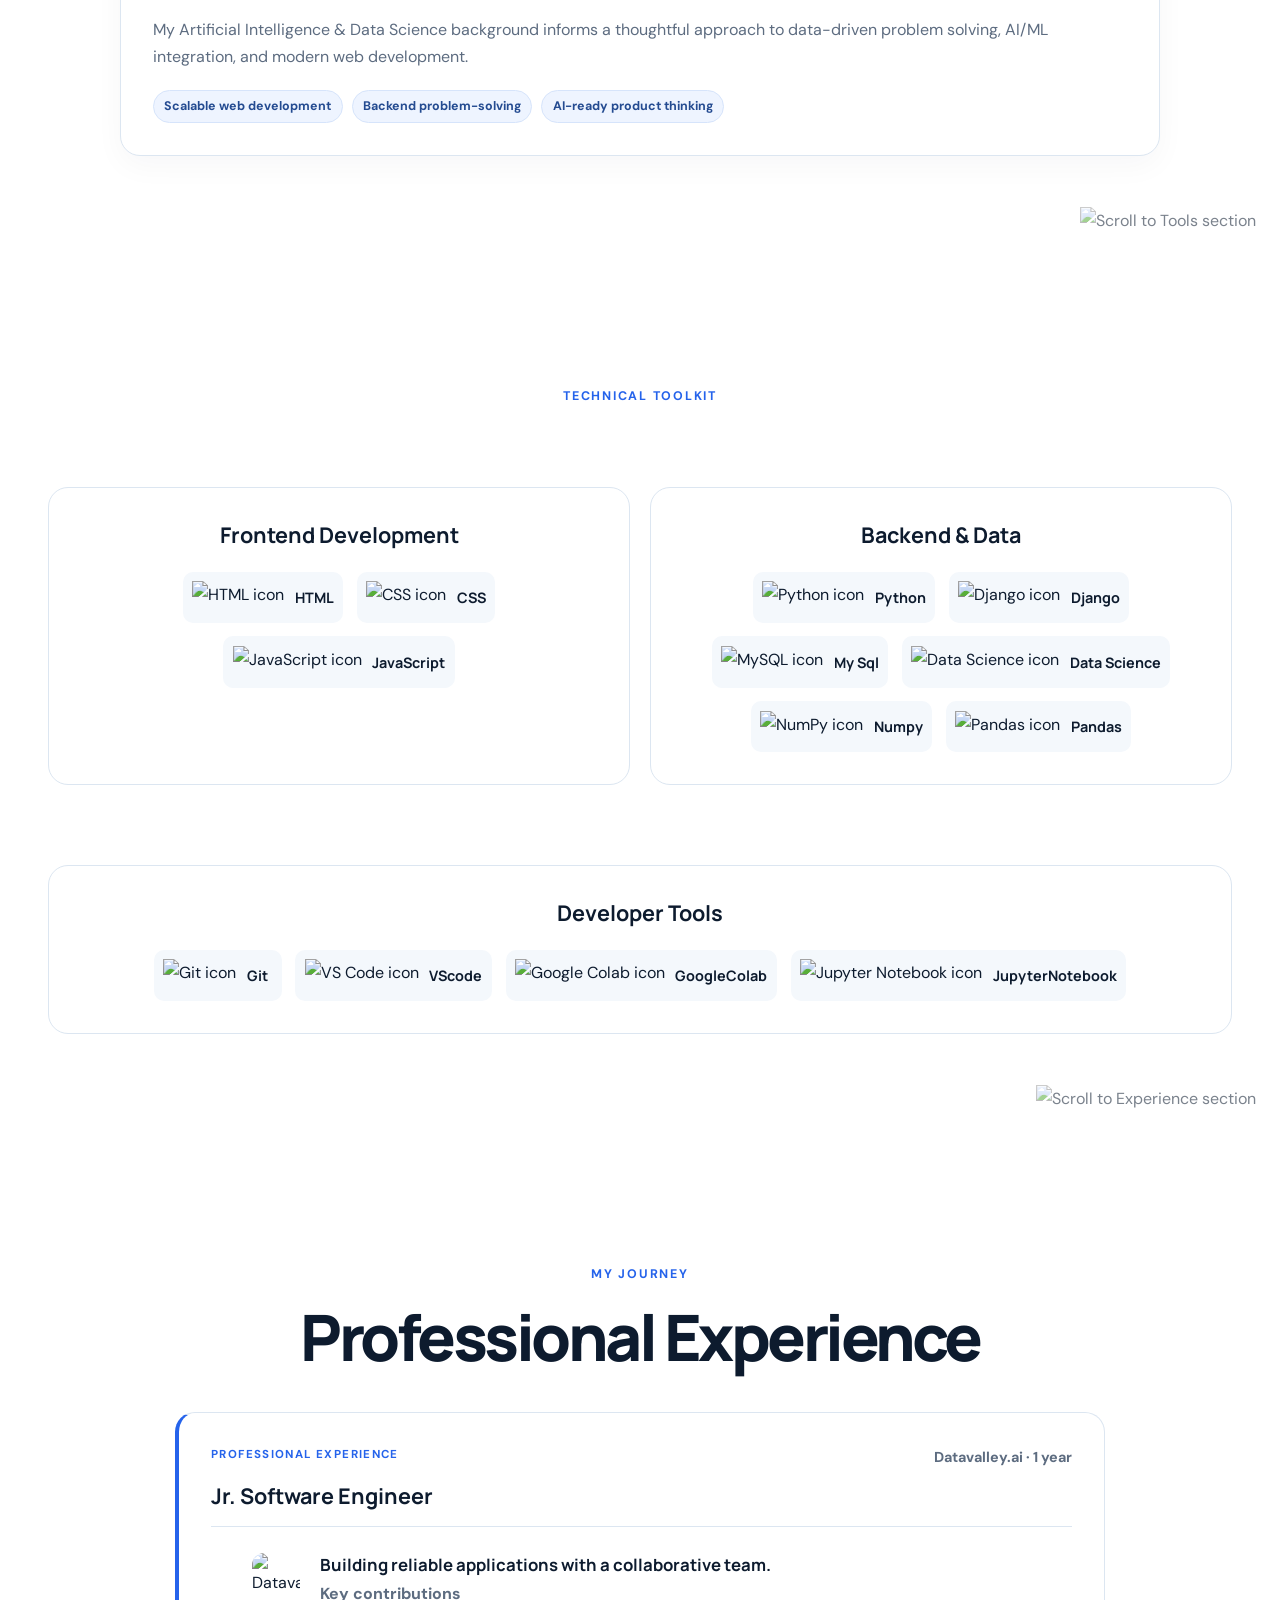
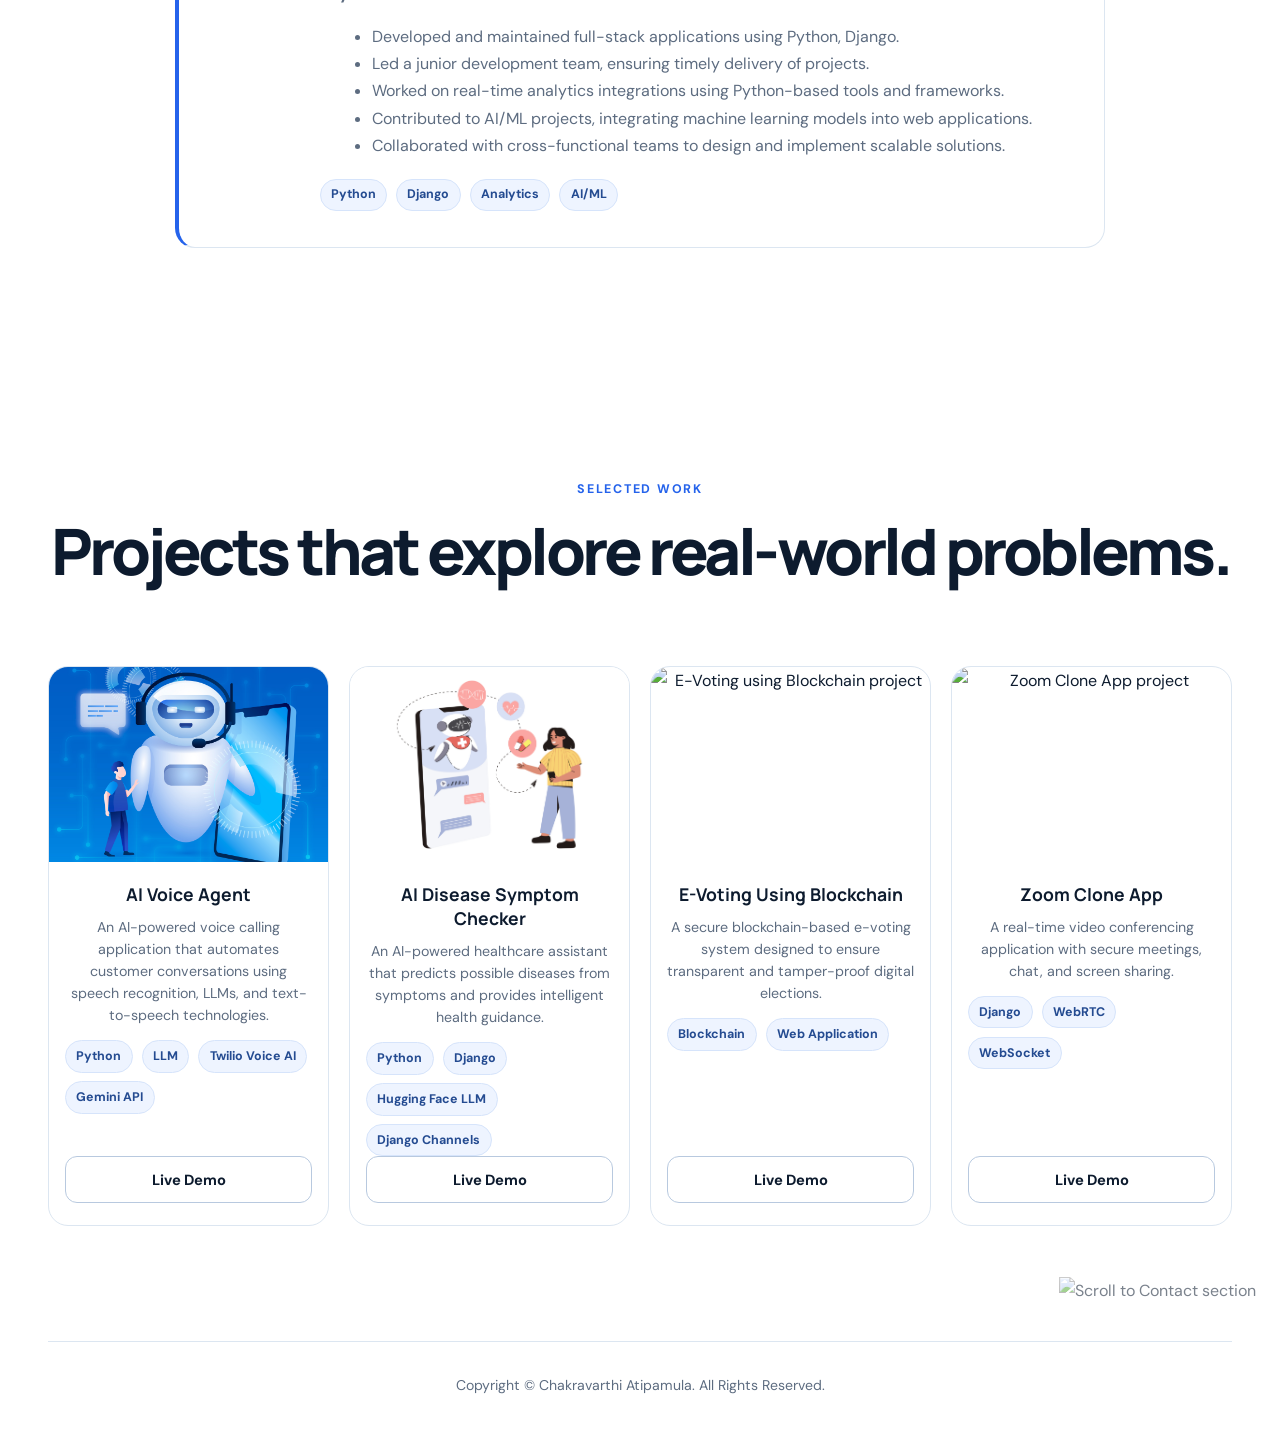
==== commit 2b9998b8: "Re-updated" ====
--- a/index.html
+++ b/index.html
@@ -12,7 +12,7 @@
   </head>
   <body>
     <nav id="desktop-nav" aria-label="Main navigation">
-      <a class="logo" href="#profile" aria-label="Chakravarthi Atipamula home">CA.</a>
+      <a class="logo" href="#profile" aria-label="Chakravarthi Atipamula home">CA</a>
       <div>
         <ul class="nav-links">
           <li><a href="#about">About</a></li>
@@ -26,7 +26,7 @@
       </div>
     </nav>
     <nav id="hamburger-nav" aria-label="Mobile navigation">
-      <a class="logo" href="#profile" aria-label="Chakravarthi Atipamula home">CA.</a>
+      <a class="logo" href="#profile" aria-label="Chakravarthi Atipamula home">CA</a>
       <div class="hamburger-menu">
         <div class="hamburger-icon" onclick="toggleMenu()" onkeydown="if(event.key==='Enter'||event.key===' ')toggleMenu()">
           <span></span>
@@ -47,7 +47,7 @@
 
     <section id="profile">
       <div class="section__pic-container">
-        <img src="./assets/chakri.jpeg" alt="Chakravarthi Atipamula profile picture" loading="eager" />
+        <img src="./assets/chakri1.png" alt="Chakravarthi Atipamula profile picture" loading="eager" />
       </div>
       <div class="section__text">
         <p class="section__text__p1">Python Developer · AI &amp; GenAI Builder</p>
@@ -98,7 +98,7 @@
 
     <section id="Tools">
       <p class="section__text__p1">Technical Toolkit</p>
-      <h1 class="title">Skills built for modern product development.</h1>
+      <!-- <h1 class="title">Skills built for modern product development.</h1> -->
       <div class="experience-details-container">
         <div class="about-containers">
           <div class="details-container">
@@ -135,11 +135,11 @@
           </div>
         </div>
       </div>
-      <div class="skills-highlight" aria-label="Additional technical capabilities">
+      <!-- <div class="skills-highlight" aria-label="Additional technical capabilities">
         <div><h2>AI &amp; GenAI</h2><p>LLMs · RAG · LangChain · Hugging Face · OpenAI</p></div>
         <div><h2>APIs &amp; Automation</h2><p>Flask · FastAPI · REST APIs · n8n · WebSockets</p></div>
         <div><h2>Databases &amp; Delivery</h2><p>MySQL · PostgreSQL · SQLite · GitHub · Postman</p></div>
-      </div>
+      </div> -->
       <img src="./assets/arrow.png" alt="Scroll to Experience section" class="icon arrow" onclick="location.href='./#experience'" />
     </section>
 
@@ -170,82 +170,141 @@
       </div>
     </section>
 
-    <section id="projects">
-      <p class="section__text__p1">Selected Work</p>
-      <h1 class="title">Projects that explore real-world problems.</h1>
-      <div class="experience-details-container">
-        <div class="about-containers">
-          <div class="details-container color-container">
-            <div class="article-container">
-              <img src="./assets/HP.png" alt="House Price Prediction project" class="project-img" loading="lazy" />
-            </div>
-            <h2 class="experience-sub-title project-title">House Price</h2>
-            <p class="project-copy">A data-focused application for exploring house price prediction.</p>
-            <div class="tech-tags project-tags"><span>Python</span><span>Data Science</span></div>
-            <div class="btn-container">
-              <button class="btn btn-color-2 project-btn" type="button" onclick="window.open('https://mega.nz/file/dtoCzSpL#xq-_j4MKgKEC5kvNaXfssgdzDWqKl7hl-v_Xit-bPyc', '_blank')">Live Demo</button>
-            </div>
-          </div>
-          <div class="details-container color-container">
-            <div class="article-container">
-              <img src="./assets/voting.jpg" alt="E-voting using Blockchain project" class="project-img" loading="lazy" />
-            </div>
-            <h2 class="experience-sub-title project-title">E-voting using Block chain</h2>
-            <p class="project-copy">An e-voting concept designed around blockchain technology.</p>
-            <div class="tech-tags project-tags"><span>Blockchain</span><span>Web Application</span></div>
-            <div class="btn-container">
-              <button class="btn btn-color-2 project-btn" type="button" onclick="window.open('https://mega.nz/file/N4BiTaaI#8a-nHQMGsf_X7BPn71-aMuqX-fVuY9eLSRP5qQIXTyc', '_blank')">Live Demo</button>
-            </div>
-          </div>
-          <div class="details-container color-container">
-            <div class="article-container">
-              <img src="./assets/papercraft.jpg" alt="DIY Crafting project" class="project-img" loading="lazy" />
-            </div>
-            <h2 class="experience-sub-title project-title">Diy crafting</h2>
-            <p class="project-copy">A web experience created for discovering and sharing DIY craft ideas.</p>
-            <div class="tech-tags project-tags"><span>Frontend</span><span>Web Design</span></div>
-            <div class="btn-container">
-              <button class="btn btn-color-2 project-btn" type="button" onclick="window.location.href='https://diycrafting.netlify.app'">Live Demo</button>
-            </div>
-          </div>
-          <div class="details-container color-container">
-            <div class="article-container">
-              <img src="./assets/zoom.jpg" alt="Zoom Clone App project" class="project-img" loading="lazy" />
-            </div>
-            <h2 class="experience-sub-title project-title">Zoom Clone App</h2>
-            <p class="project-copy">A video-meeting application concept inspired by collaborative communication tools.</p>
-            <div class="tech-tags project-tags"><span>Web App</span><span>Real-time</span></div>
-            <div class="btn-container">
-              <button class="btn btn-color-2 project-btn" type="button" onclick="window.open('https://mega.nz/file/B9onmIRS#5oL5UGtQUPq3ap4O0imm0JM4zehddgLXsrbLvdH0JtQ', '_blank')">Live Demo</button>
-            </div>
-          </div>
-        </div>
-      </div>
-      <div id="videoModal" role="dialog" aria-label="Video demo">
-        <video id="demoVideo" controls></video>
-        <button type="button" onclick="closeVideo()" aria-label="Close video">&times;</button>
-      </div>
-      <img src="./assets/arrow.png" alt="Scroll to Contact section" class="icon arrow" onclick="location.href='./#contact'" />
-    </section>
-
-    <section id="contact">
-      <p class="section__text__p1">Get in Touch</p>
-      <h1 class="title">Let’s build something useful.</h1>
-      <p class="contact-intro">Have a role, project, or collaboration in mind? Send a message or connect through the channels below.</p>
-      <div class="contact-links" aria-label="Contact links"><a href="mailto:chakravarthy.atipamula@gmail.com">Email</a><a href="https://www.linkedin.com/in/chakravarthi-atipamula-8293aa217">LinkedIn</a><a href="https://github.com/catipamula">GitHub</a></div>
-      <form id="contactForm" action="https://formsubmit.co/chakravarthy.atipamula@gmail.com" method="POST">
-        <input type="hidden" name="_subject" value="New Contact Form Submission">
-        <input type="hidden" name="_captcha" value="false">
-        <label for="contact-name" class="visually-hidden">Your Name</label>
-        <input type="text" id="contact-name" name="name" placeholder="Your Name" required>
-        <label for="contact-email" class="visually-hidden">Your Email</label>
-        <input type="email" id="contact-email" name="email" placeholder="Your Email" required>
-        <label for="contact-message" class="visually-hidden">Your Message</label>
-        <textarea id="contact-message" name="message" placeholder="Your Message" required></textarea>
-        <button type="submit" id="submitBtn">Send Message</button>
-        <p id="loadingMessage" style="display: none;">Sending your message...</p>
-      </form>
-    </section>
+<section id="projects">
+  <p class="section__text__p1">Selected Work</p>
+  <h1 class="title">Projects that explore real-world problems.</h1>
+
+  <div class="experience-details-container">
+    <div class="about-containers">
+
+      <!-- AI Call Agent -->
+      <div class="details-container color-container">
+        <div class="article-container">
+          <img src="./assets/ai_call_agent.jpg" alt="AI Call Agent project" class="project-img" loading="lazy" />
+        </div>
+
+        <h2 class="experience-sub-title project-title">AI Voice Agent</h2>
+
+        <p class="project-copy">
+          An AI-powered voice calling application that automates customer conversations using speech recognition, LLMs, and text-to-speech technologies.
+        </p>
+
+        <div class="tech-tags project-tags">
+          <span>Python</span>
+          <span>LLM</span>
+          <span>Twilio Voice AI</span>
+          <span>Gemini API</span>
+        </div>
+
+        <div class="btn-container">
+          <button
+            class="btn btn-color-2 project-btn"
+            type="button"
+            onclick="window.open('https://drive.google.com/file/d/1BHXs2DEgCcqVnd23VXo2sKK-xkzA0hH3/view?usp=sharing', '_blank')">
+            Live Demo
+          </button>
+        </div>
+      </div>
+
+      <!-- AI Disease Symptom Checker -->
+      <div class="details-container color-container">
+        <div class="article-container">
+          <img src="./assets/ai_bot.jpg" alt="AI Disease Symptom Checker project" class="project-img" loading="lazy" />
+        </div>
+
+        <h2 class="experience-sub-title project-title">AI Disease Symptom Checker</h2>
+
+        <p class="project-copy">
+          An AI-powered healthcare assistant that predicts possible diseases from symptoms and provides intelligent health guidance.
+        </p>
+
+        <div class="tech-tags project-tags">
+          <span>Python</span>
+          <span>Django</span>
+          <span>Hugging Face LLM</span>
+          <span>Django Channels</span>
+        </div>
+
+        <div class="btn-container">
+          <button
+            class="btn btn-color-2 project-btn"
+            type="button"
+            onclick="window.open('https://drive.google.com/file/d/1bGwwAssv0OVT1fqh3J_ZNUy-1_EuiRvr/view?usp=sharing', '_blank')">
+            Live Demo
+          </button>
+        </div>
+      </div>
+
+      <!-- E-Voting -->
+      <div class="details-container color-container">
+        <div class="article-container">
+          <img src="./assets/voting.jpg" alt="E-Voting using Blockchain project" class="project-img" loading="lazy" />
+        </div>
+
+        <h2 class="experience-sub-title project-title">E-Voting Using Blockchain</h2>
+
+        <p class="project-copy">
+          A secure blockchain-based e-voting system designed to ensure transparent and tamper-proof digital elections.
+        </p>
+
+        <div class="tech-tags project-tags">
+          <span>Blockchain</span>
+          <span>Web Application</span>
+        </div>
+
+        <div class="btn-container">
+          <button
+            class="btn btn-color-2 project-btn"
+            type="button"
+            onclick="window.open('https://drive.google.com/file/d/1jcxYig5vd9Y3CyPlrnGodafI35auXInt/view?usp=sharing', '_blank')">
+            Live Demo
+          </button>
+        </div>
+      </div>
+
+      <!-- Zoom Clone -->
+      <div class="details-container color-container">
+        <div class="article-container">
+          <img src="./assets/zoom.jpg" alt="Zoom Clone App project" class="project-img" loading="lazy" />
+        </div>
+
+        <h2 class="experience-sub-title project-title">Zoom Clone App</h2>
+
+        <p class="project-copy">
+          A real-time video conferencing application with secure meetings, chat, and screen sharing.
+        </p>
+
+        <div class="tech-tags project-tags">
+          <span>Django</span>
+          <span>WebRTC</span>
+          <span>WebSocket</span>
+        </div>
+
+        <div class="btn-container">
+          <button
+            class="btn btn-color-2 project-btn"
+            type="button"
+            onclick="window.open('https://drive.google.com/file/d/1zGiTOuIUTWOkb4R2PRJqW3O-yQZ-Mohz/view?usp=sharing', '_blank')">
+            Live Demo
+          </button>
+        </div>
+      </div>
+
+    </div>
+  </div>
+
+  <div id="videoModal" role="dialog" aria-label="Video demo">
+    <video id="demoVideo" controls></video>
+    <button type="button" onclick="closeVideo()" aria-label="Close video">&times;</button>
+  </div>
+
+  <img
+    src="./assets/arrow.png"
+    alt="Scroll to Contact section"
+    class="icon arrow"
+    onclick="location.href='./#contact'"
+  />
+</section>
 
     <footer>
       <p>Copyright &#169; Chakravarthi Atipamula. All Rights Reserved.</p>
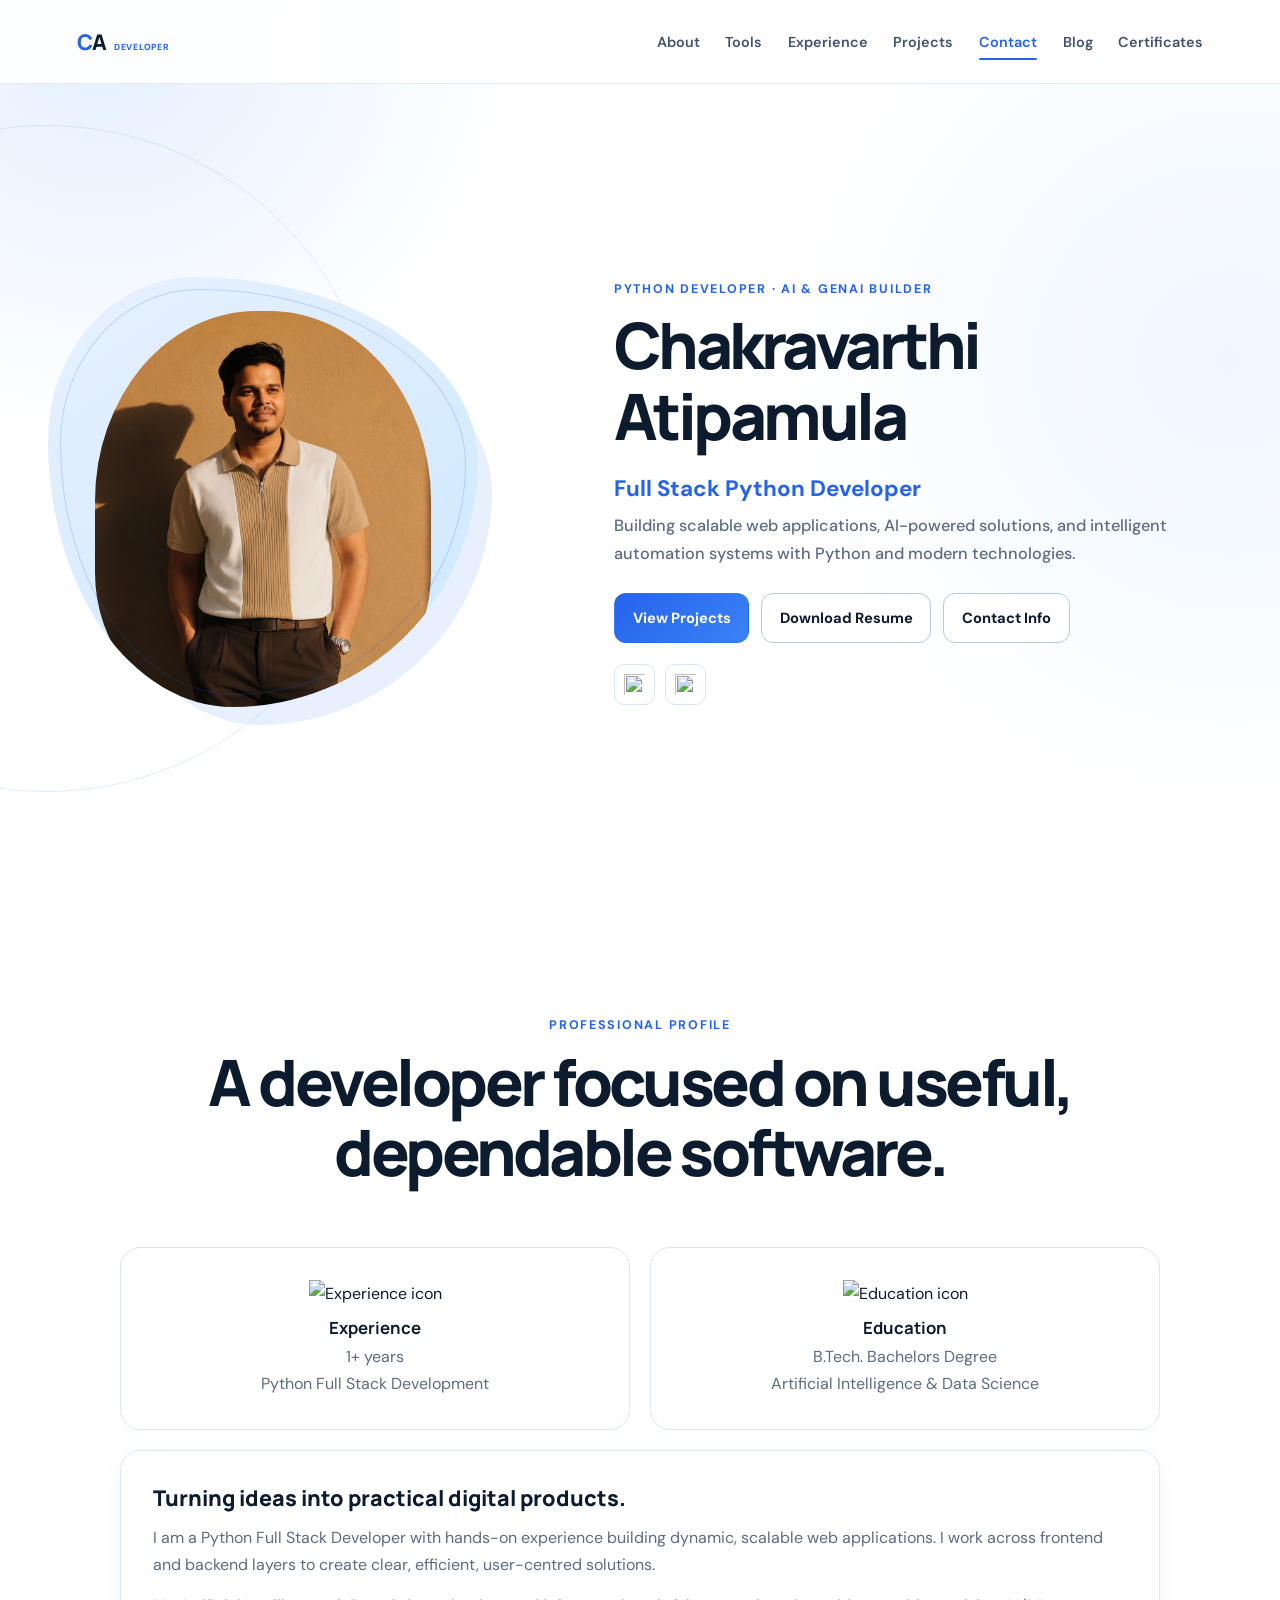
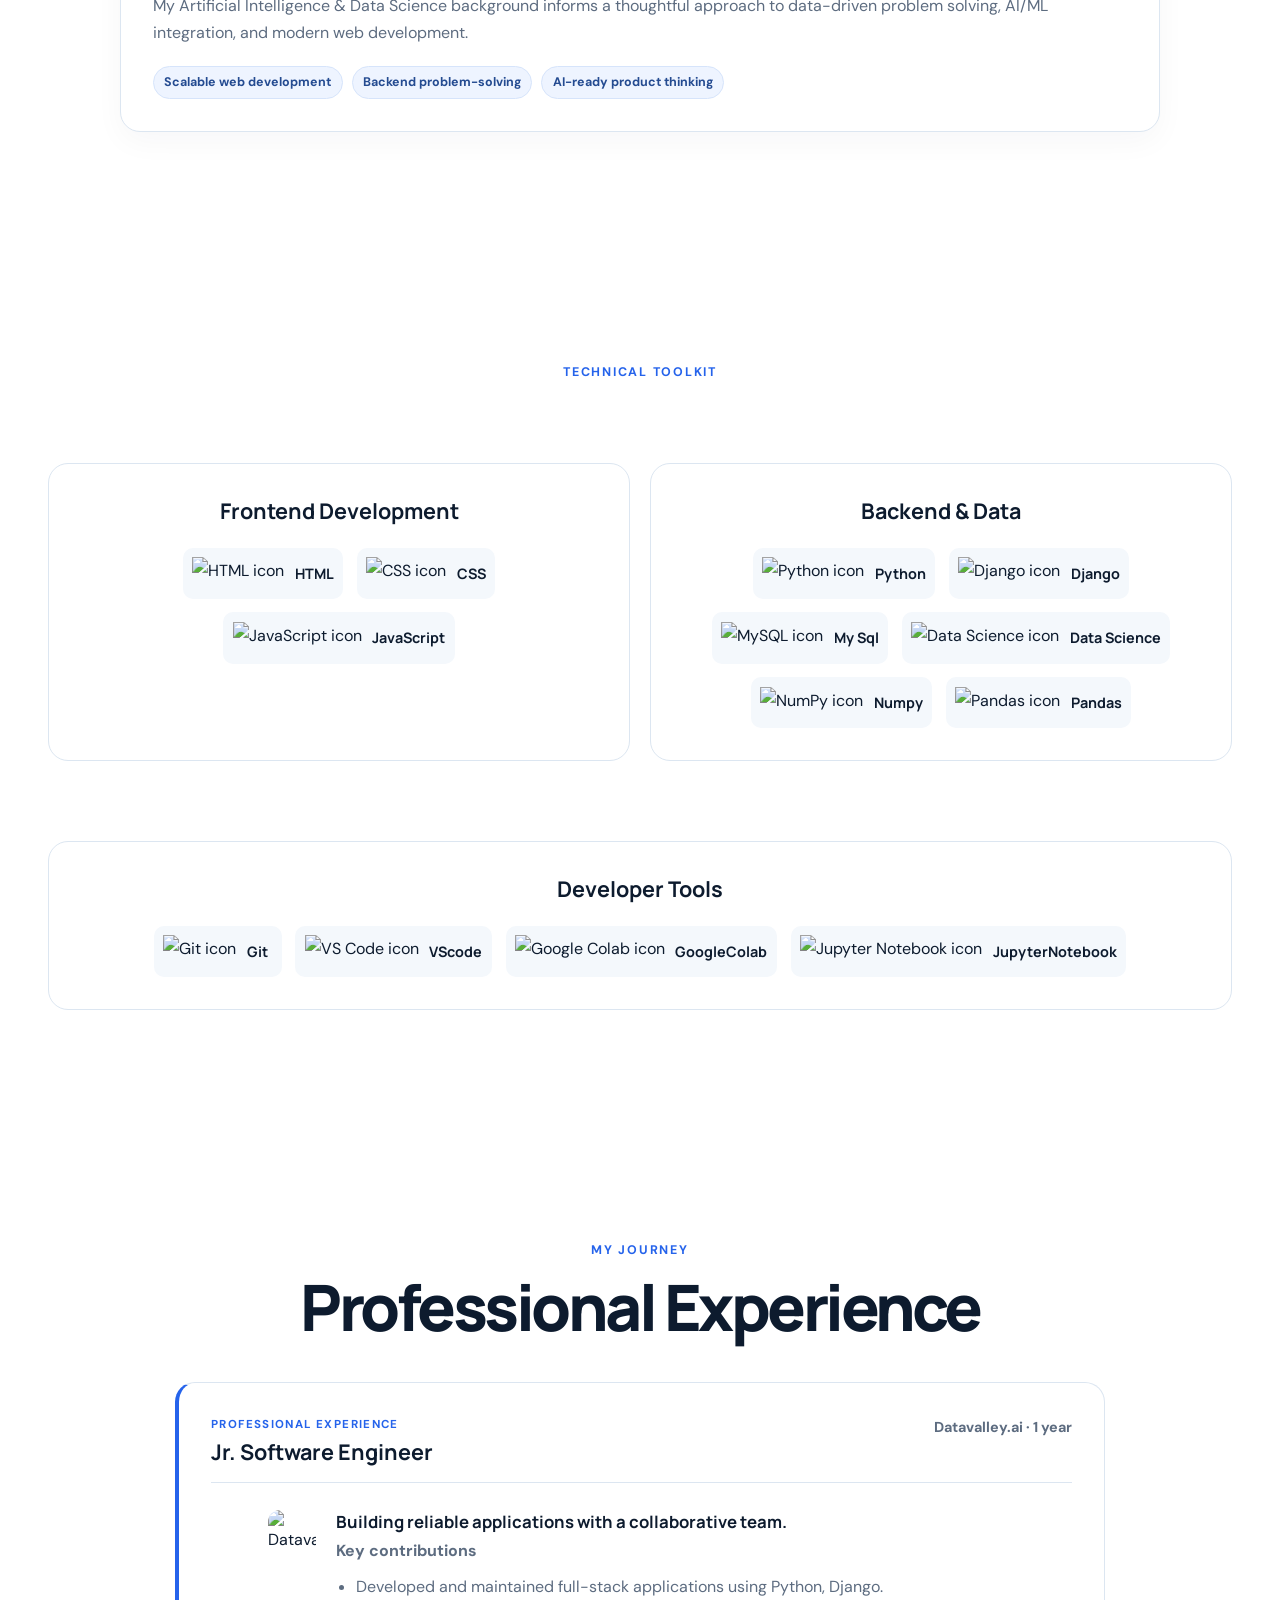
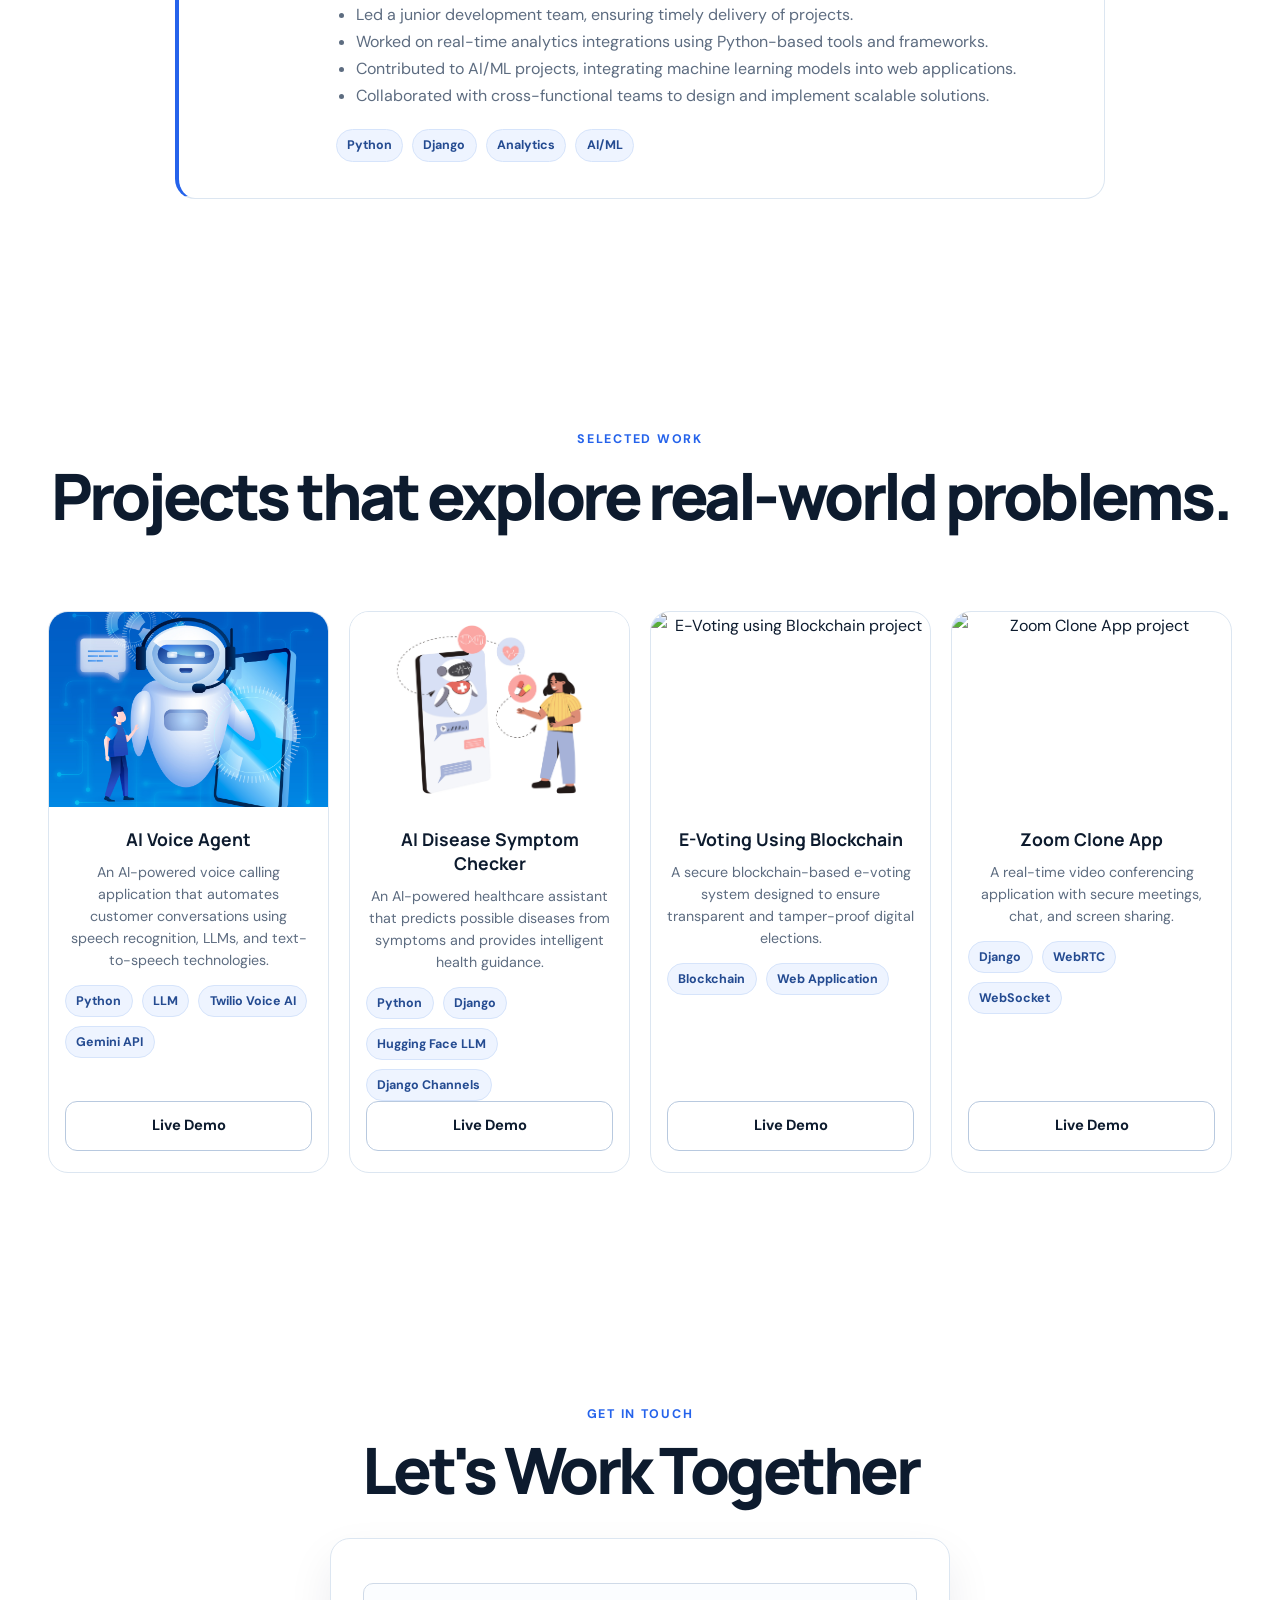
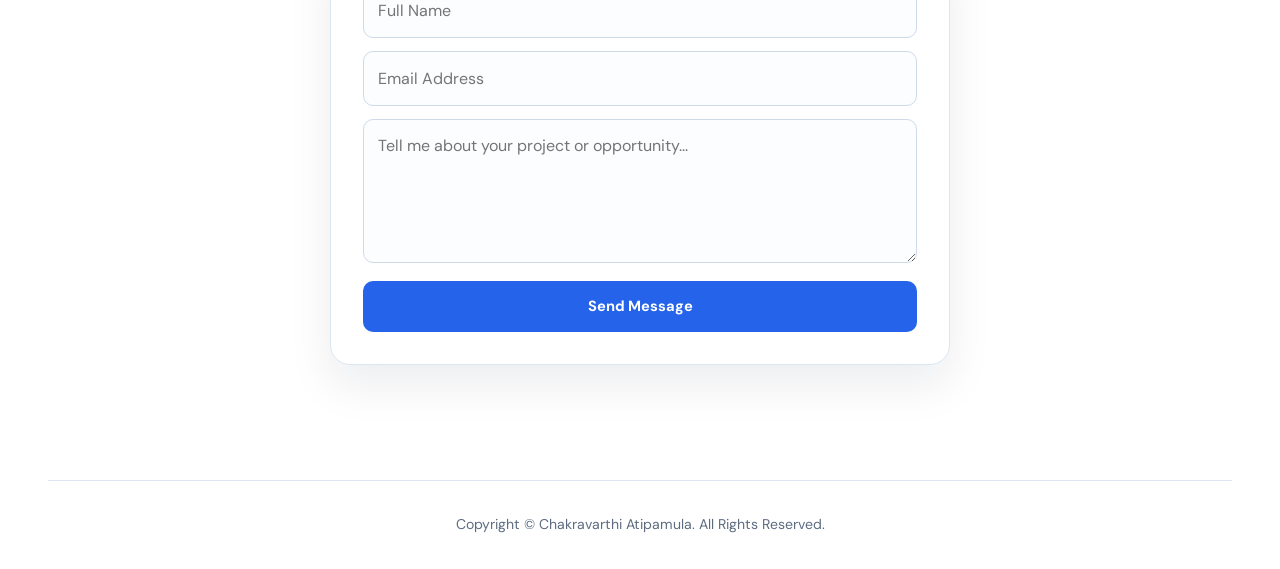
==== commit aac75e44: "Re-update" ====
--- a/index.html
+++ b/index.html
@@ -5,8 +5,10 @@
     <meta http-equiv="X-UA-Compatible" content="IE=edge" />
     <meta name="viewport" content="width=device-width, initial-scale=1.0" />
     <meta name="description" content="Portfolio of Chakravarthi Atipamula - Python Full Stack Developer" />
+    <meta name="theme-color" content="#2563eb" />
+    <meta name="robots" content="index, follow" />
     <title>Chakravarthi Atipamula | Portfolio</title>
-    <link href="https://cdn.jsdelivr.net/npm/bootstrap@5.3.3/dist/css/bootstrap.min.css" rel="stylesheet" integrity="sha384-QWTKZyjpPEjISv5WaRU9OFeRpok6YctnYmDr5pNlyT2bRjXh0JMhjY6hW+ALEwIH" crossorigin="anonymous">
+    <link rel="icon" href="./assets/favicon.svg" type="image/svg+xml" />
     <link rel="stylesheet" href="./style.css" />
     <link rel="stylesheet" href="./mediaqueries.css" />
   </head>
@@ -28,19 +30,19 @@
     <nav id="hamburger-nav" aria-label="Mobile navigation">
       <a class="logo" href="#profile" aria-label="Chakravarthi Atipamula home">CA</a>
       <div class="hamburger-menu">
-        <div class="hamburger-icon" onclick="toggleMenu()" onkeydown="if(event.key==='Enter'||event.key===' ')toggleMenu()">
+        <button class="hamburger-icon" type="button" aria-expanded="false" aria-controls="mobile-menu" aria-label="Open navigation menu">
           <span></span>
           <span></span>
           <span></span>
-        </div>
-        <ul class="menu-links">
-          <li><a href="#about" onclick="toggleMenu()">About</a></li>
-          <li><a href="#Tools" onclick="toggleMenu()">Tools</a></li>
-          <li><a href="#experience" onclick="toggleMenu()">Experience</a></li>
-          <li><a href="#projects" onclick="toggleMenu()">Projects</a></li>
-          <li><a href="#contact" onclick="toggleMenu()">Contact</a></li>
-          <li><a href="./gallery.html" onclick="toggleMenu()">Blog</a></li>
-          <li><a href="./certificate.html" onclick="toggleMenu()">Certificates</a></li>
+        </button>
+        <ul class="menu-links" id="mobile-menu">
+          <li><a href="#about">About</a></li>
+          <li><a href="#Tools">Tools</a></li>
+          <li><a href="#experience">Experience</a></li>
+          <li><a href="#projects">Projects</a></li>
+          <li><a href="#contact">Contact</a></li>
+          <li><a href="./gallery.html">Blog</a></li>
+          <li><a href="./certificate.html">Certificates</a></li>
         </ul>
       </div>
     </nav>
@@ -57,13 +59,13 @@
         </p>
         <p class="hero-intro">Building scalable web applications, AI-powered solutions, and intelligent automation systems with Python and modern technologies.</p>
         <div class="btn-container">
-          <button class="btn btn-color-1" type="button" onclick="location.href='./#projects'">View Projects</button>
-          <button class="btn btn-color-2" type="button" onclick="downloadAndViewCV()">Download Resume</button>
-          <button class="btn btn-color-2" type="button" onclick="location.href='./#contact'">Contact Info</button>
+          <a class="btn btn-color-1" href="#projects">View Projects</a>
+          <button class="btn btn-color-2" id="resume-download" type="button">Download Resume</button>
+          <a class="btn btn-color-2" href="#contact">Contact Info</a>
         </div>
         <div id="socials-container">
-          <img src="./assets/linkedin.png" alt="LinkedIn profile" class="icon" onclick="location.href='https://www.linkedin.com/in/chakravarthi-atipamula-8293aa217'" />
-          <img src="./assets/github.png" alt="GitHub profile" class="icon" onclick="location.href='https://github.com/catipamula'" />
+          <a href="https://www.linkedin.com/in/chakravarthi-atipamula-8293aa217" target="_blank" rel="noopener noreferrer" aria-label="Visit Chakravarthi Atipamula's LinkedIn profile"><img src="./assets/linkedin.png" alt="" class="icon" /></a>
+          <a href="https://github.com/catipamula" target="_blank" rel="noopener noreferrer" aria-label="Visit Chakravarthi Atipamula's GitHub profile"><img src="./assets/github.png" alt="" class="icon" /></a>
         </div>
       </div>
     </section>
@@ -93,7 +95,7 @@
           </div>
         </div>
       </div>
-      <img src="./assets/arrow.png" alt="Scroll to Tools section" class="icon arrow" onclick="location.href='./#Tools'" />
+      <a class="arrow" href="#Tools" aria-label="Scroll to Tools section"><img src="./assets/arrow.png" alt="" class="icon" /></a>
     </section>
 
     <section id="Tools">
@@ -140,7 +142,7 @@
         <div><h2>APIs &amp; Automation</h2><p>Flask · FastAPI · REST APIs · n8n · WebSockets</p></div>
         <div><h2>Databases &amp; Delivery</h2><p>MySQL · PostgreSQL · SQLite · GitHub · Postman</p></div>
       </div> -->
-      <img src="./assets/arrow.png" alt="Scroll to Experience section" class="icon arrow" onclick="location.href='./#experience'" />
+      <a class="arrow" href="#experience" aria-label="Scroll to Experience section"><img src="./assets/arrow.png" alt="" class="icon" /></a>
     </section>
 
     <section id="experience">
@@ -197,12 +199,9 @@
         </div>
 
         <div class="btn-container">
-          <button
-            class="btn btn-color-2 project-btn"
-            type="button"
-            onclick="window.open('https://drive.google.com/file/d/1BHXs2DEgCcqVnd23VXo2sKK-xkzA0hH3/view?usp=sharing', '_blank')">
+          <a class="btn btn-color-2 project-btn" href="https://drive.google.com/file/d/1BHXs2DEgCcqVnd23VXo2sKK-xkzA0hH3/view?usp=sharing" target="_blank" rel="noopener noreferrer">
             Live Demo
-          </button>
+          </a>
         </div>
       </div>
 
@@ -226,12 +225,9 @@
         </div>
 
         <div class="btn-container">
-          <button
-            class="btn btn-color-2 project-btn"
-            type="button"
-            onclick="window.open('https://drive.google.com/file/d/1bGwwAssv0OVT1fqh3J_ZNUy-1_EuiRvr/view?usp=sharing', '_blank')">
+          <a class="btn btn-color-2 project-btn" href="https://drive.google.com/file/d/1bGwwAssv0OVT1fqh3J_ZNUy-1_EuiRvr/view?usp=sharing" target="_blank" rel="noopener noreferrer">
             Live Demo
-          </button>
+          </a>
         </div>
       </div>
 
@@ -253,12 +249,9 @@
         </div>
 
         <div class="btn-container">
-          <button
-            class="btn btn-color-2 project-btn"
-            type="button"
-            onclick="window.open('https://drive.google.com/file/d/1jcxYig5vd9Y3CyPlrnGodafI35auXInt/view?usp=sharing', '_blank')">
+          <a class="btn btn-color-2 project-btn" href="https://drive.google.com/file/d/1jcxYig5vd9Y3CyPlrnGodafI35auXInt/view?usp=sharing" target="_blank" rel="noopener noreferrer">
             Live Demo
-          </button>
+          </a>
         </div>
       </div>
 
@@ -281,29 +274,78 @@
         </div>
 
         <div class="btn-container">
-          <button
-            class="btn btn-color-2 project-btn"
-            type="button"
-            onclick="window.open('https://drive.google.com/file/d/1zGiTOuIUTWOkb4R2PRJqW3O-yQZ-Mohz/view?usp=sharing', '_blank')">
+          <a class="btn btn-color-2 project-btn" href="https://drive.google.com/file/d/1zGiTOuIUTWOkb4R2PRJqW3O-yQZ-Mohz/view?usp=sharing" target="_blank" rel="noopener noreferrer">
             Live Demo
-          </button>
+          </a>
         </div>
       </div>
 
     </div>
   </div>
 
-  <div id="videoModal" role="dialog" aria-label="Video demo">
-    <video id="demoVideo" controls></video>
-    <button type="button" onclick="closeVideo()" aria-label="Close video">&times;</button>
-  </div>
-
-  <img
-    src="./assets/arrow.png"
-    alt="Scroll to Contact section"
-    class="icon arrow"
-    onclick="location.href='./#contact'"
-  />
+  <a class="arrow" href="#contact" aria-label="Scroll to Contact section"><img src="./assets/arrow.png" alt="" class="icon" /></a>
+</section>
+
+<!-- Contact Section -->
+<section id="contact">
+  <p class="section__text__p1">Get in Touch</p>
+  <h1 class="title">Let's Work Together</h1>
+
+  <form
+    id="contactForm"
+    action="https://formspree.io/f/mwplgedn"
+    method="POST"
+    autocomplete="on"
+  >
+    <!-- Form Configuration -->
+    <input type="hidden" name="_subject" value="Portfolio Contact Form Submission" />
+    <input type="hidden" name="_captcha" value="false" />
+
+    <!-- Name -->
+    <div class="form-group">
+      <label for="name" class="visually-hidden">Full Name</label>
+      <input
+        type="text"
+        id="name"
+        name="name"
+        placeholder="Full Name"
+        autocomplete="name"
+        required
+      />
+    </div>
+
+    <!-- Email -->
+    <div class="form-group">
+      <label for="email" class="visually-hidden">Email Address</label>
+      <input
+        type="email"
+        id="email"
+        name="email"
+        placeholder="Email Address"
+        autocomplete="email"
+        required
+      />
+    </div>
+
+    <!-- Message -->
+    <div class="form-group">
+      <label for="message" class="visually-hidden">Message</label>
+      <textarea
+        id="message"
+        name="message"
+        rows="6"
+        placeholder="Tell me about your project or opportunity..."
+        required
+      ></textarea>
+    </div>
+
+    <!-- Submit -->
+    <button type="submit" id="submitBtn" class="btn btn-color-1">
+      Send Message
+    </button>
+    <p id="formStatus" class="form-status" role="status" aria-live="polite" hidden></p>
+
+      </form>
 </section>
 
     <footer>
@@ -311,7 +353,6 @@
     </footer>
 
     <script src="https://cdn.jsdelivr.net/npm/typed.js@2.0.12" defer></script>
-    <script src="https://cdn.jsdelivr.net/npm/bootstrap@5.3.3/dist/js/bootstrap.bundle.min.js" integrity="sha384-YvpcrYf0tY3lHB60NNkmXc5s9fDVZLESaAA55NDzOxhy9GkcIdslK1eN7N6jIeHz" crossorigin="anonymous" defer></script>
     <script src="./script.js" defer></script>
   </body>
 </html>
--- a/style.css
+++ b/style.css
@@ -144,10 +144,13 @@
 }
 
 .hamburger-icon {
+  background: transparent;
+  border: 0;
   cursor: pointer;
   display: flex;
   flex-direction: column;
   gap: 5px;
+  padding: .35rem;
   width: 28px;
 }
 
@@ -397,6 +400,11 @@
   width: 2.55rem;
 }
 
+#socials-container a {
+  border-radius: 10px;
+  display: inline-flex;
+}
+
 .icon:hover {
   transform: translateY(-2px);
 }
@@ -505,6 +513,10 @@
   height: 1.8rem;
   position: absolute;
   right: 1.5rem;
+}
+
+.arrow:focus-visible {
+  border-radius: 8px;
 }
 
 .experience-details-container {
@@ -748,41 +760,10 @@
   opacity: .7;
 }
 
-#loadingMessage {
+.form-status {
   color: var(--muted);
   margin-top: .75rem;
   text-align: center;
-}
-
-#videoModal {
-  align-items: center;
-  background: rgba(6, 16, 31, .88);
-  display: none;
-  inset: 0;
-  justify-content: center;
-  position: fixed;
-  z-index: 1000;
-}
-
-#demoVideo {
-  border-radius: 14px;
-  box-shadow: 0 24px 50px rgba(0, 0, 0, .35);
-  max-height: 82%;
-  max-width: 85%;
-}
-
-#videoModal button {
-  background: rgba(255, 255, 255, .14);
-  border: 0;
-  border-radius: 50%;
-  color: #fff;
-  cursor: pointer;
-  font-size: 2rem;
-  height: 2.8rem;
-  position: absolute;
-  right: 1.5rem;
-  top: 1.5rem;
-  width: 2.8rem;
 }
 
 footer {
